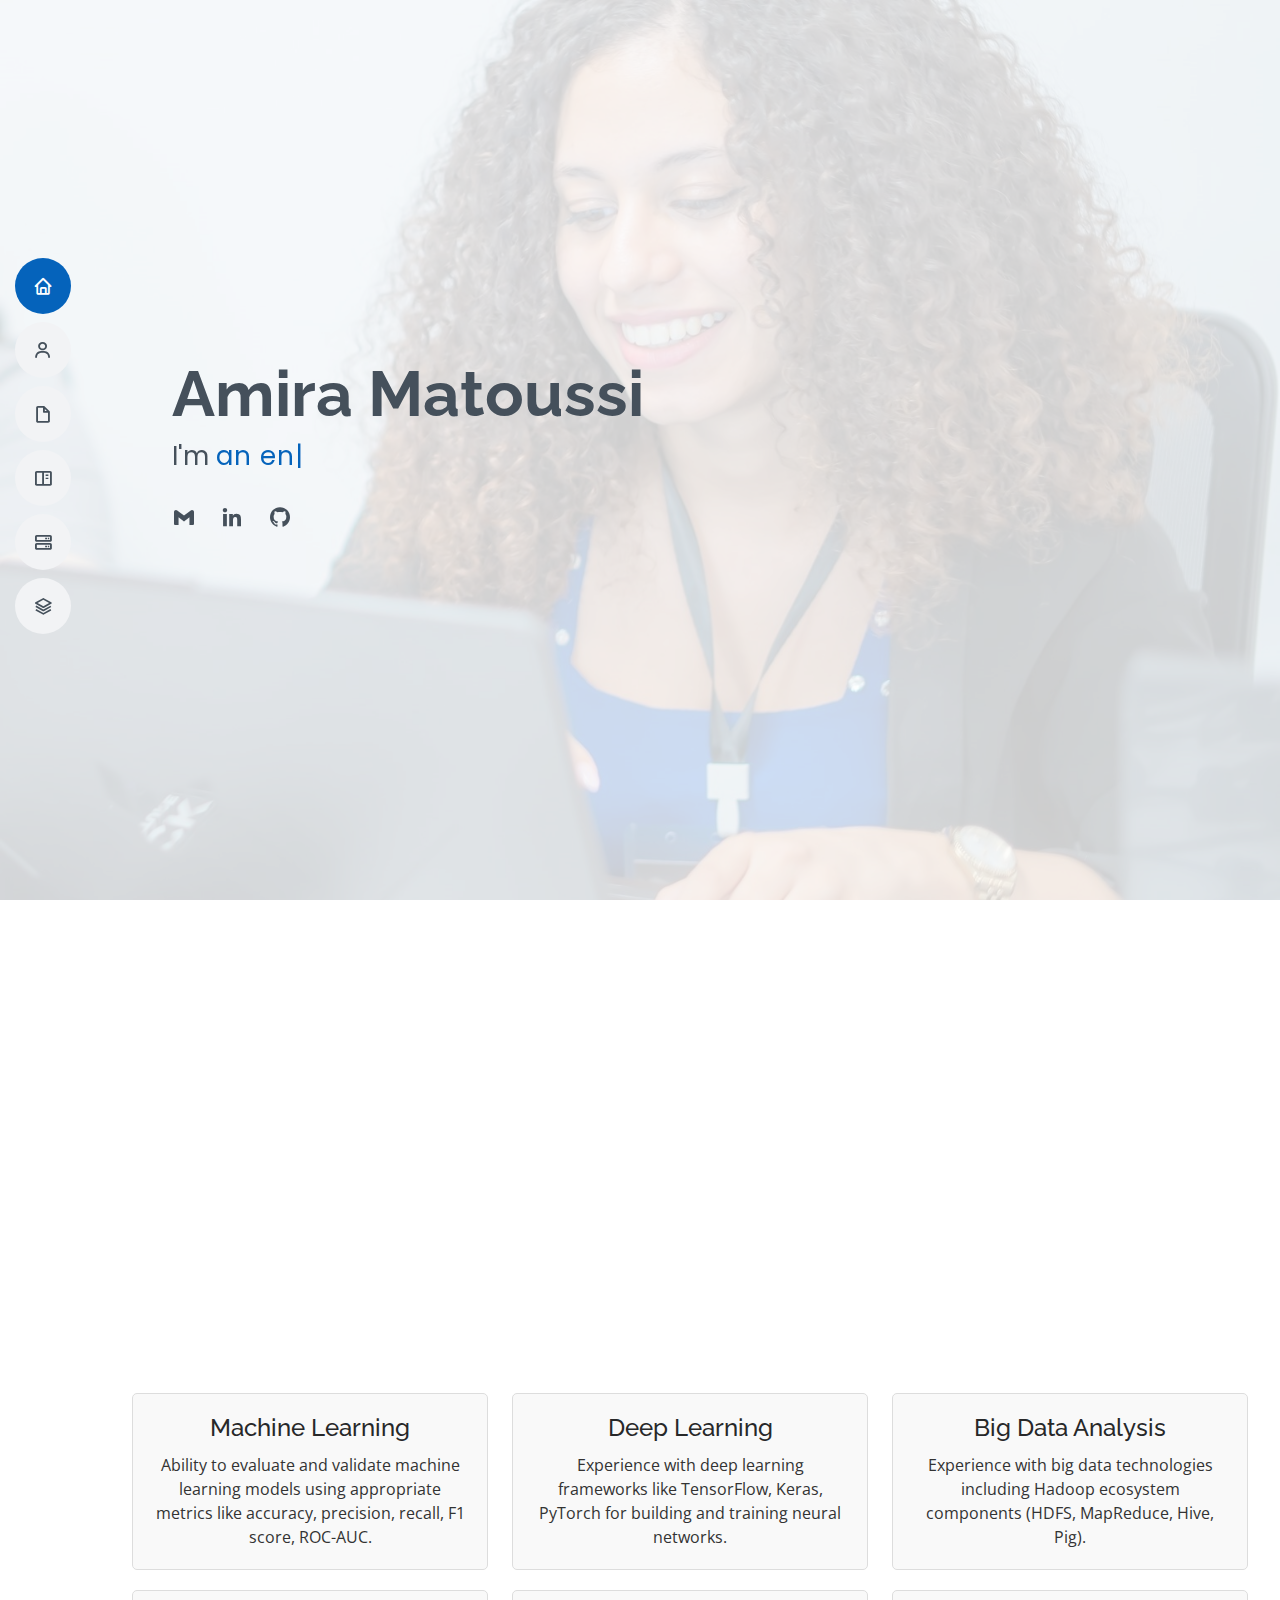
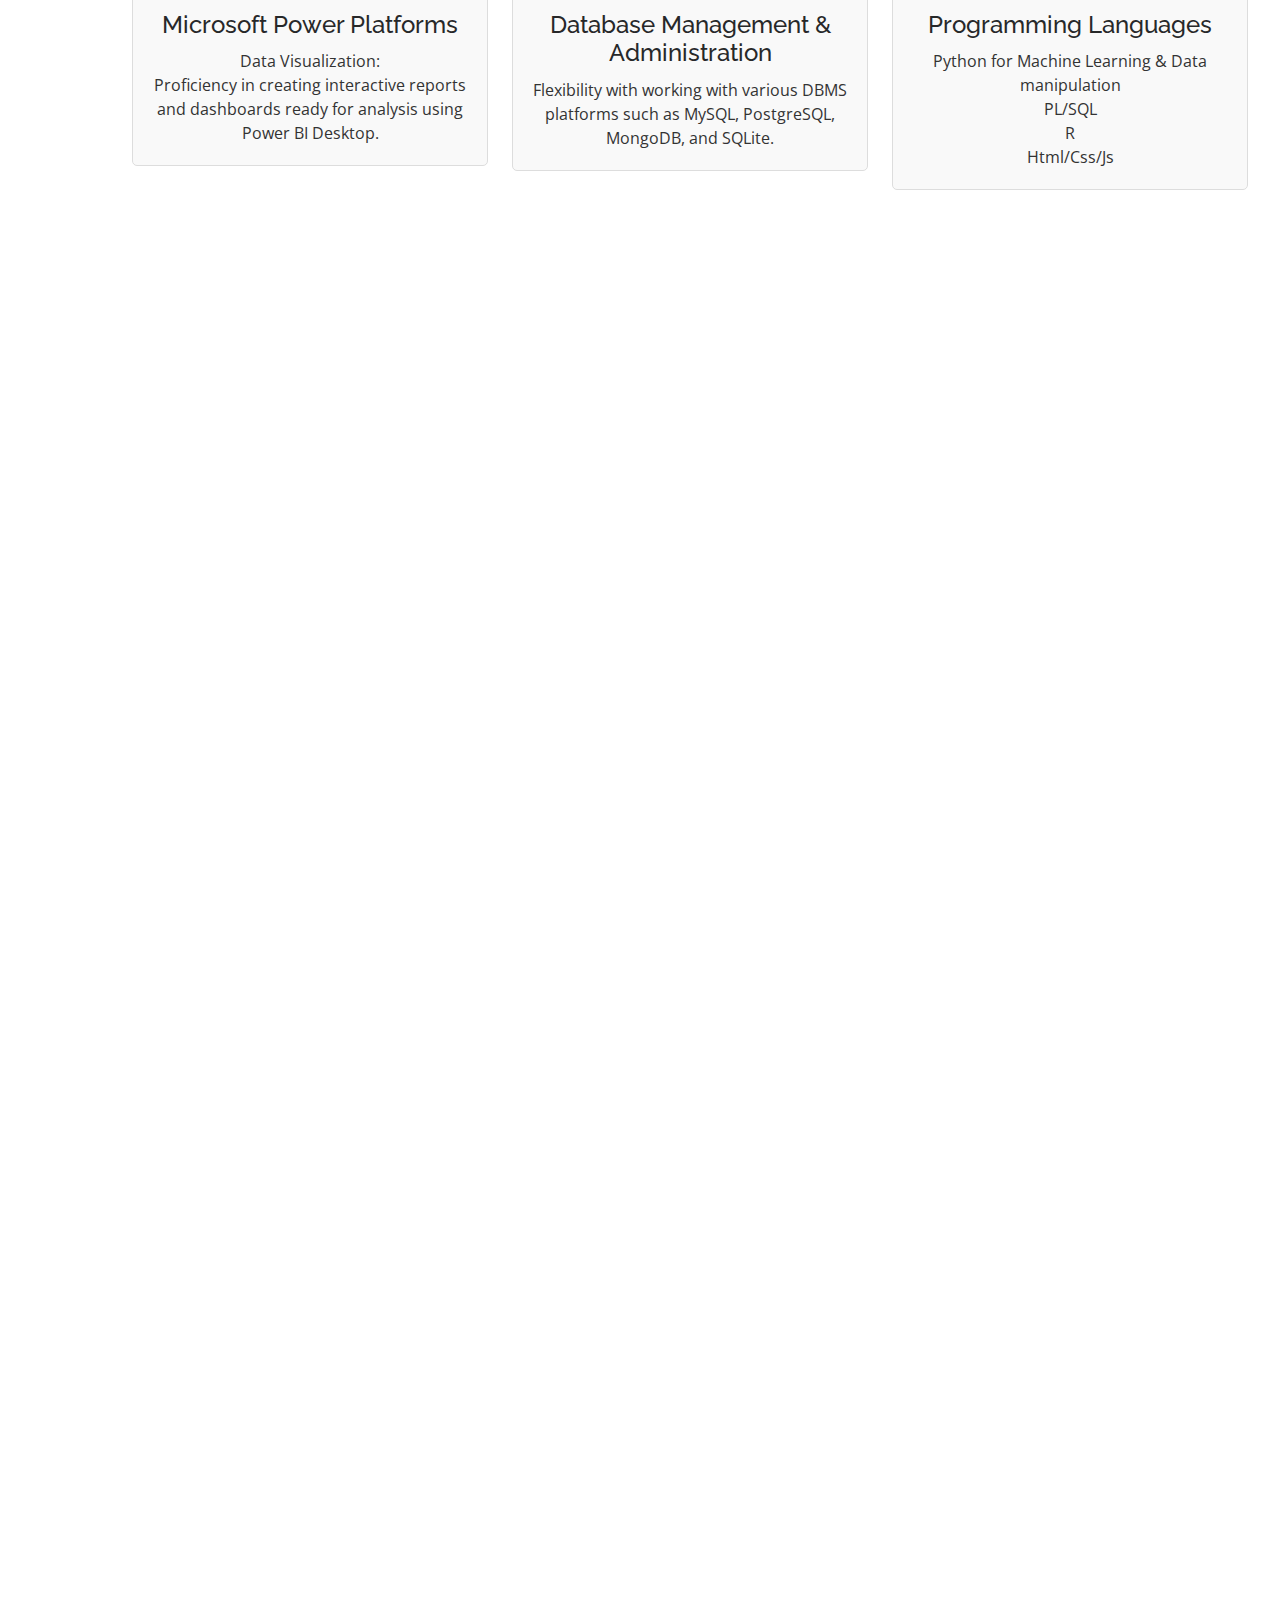
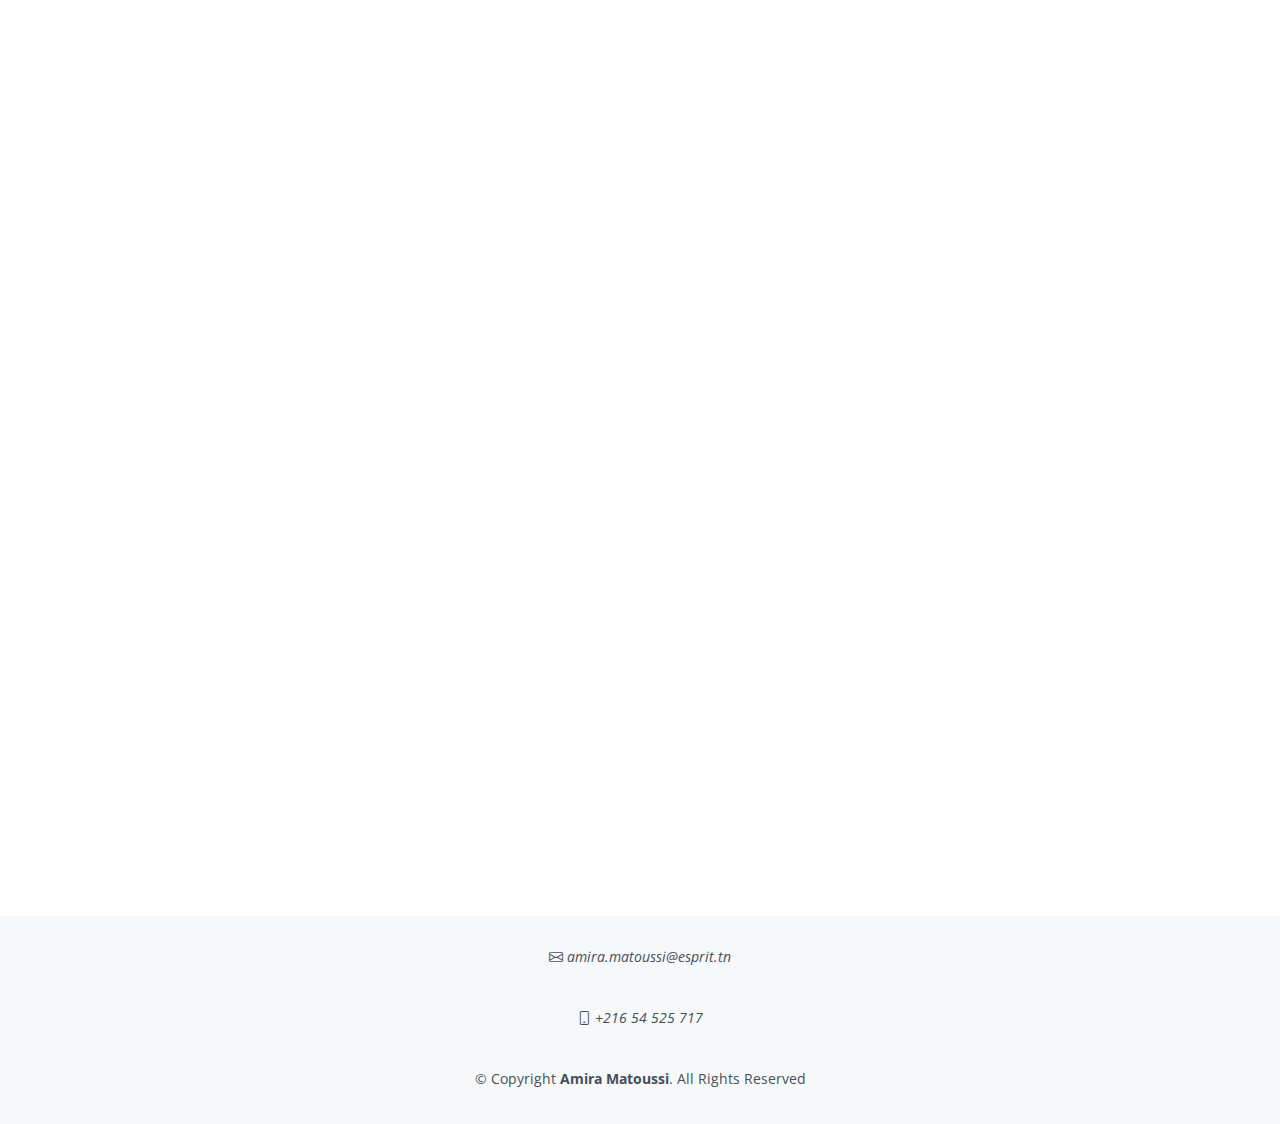
==== index.html @ 7902e097 "Update index.html" ====
<!DOCTYPE html>
<html lang="en">
   <head>
      <meta charset="utf-8">
      <meta content="width=device-width, initial-scale=1.0" name="viewport">
      <title>Matoussi</title>
      
      <meta content="" name="description">
      <meta content="" name="keywords">
      <!-- Favicons -->
      <link href="assets/img/favicon.png" rel="icon">
      <link href="assets/img/apple-touch-icon.png" rel="apple-touch-icon">
      <!-- Google Fonts -->
      <link href="https://fonts.googleapis.com/css?family=Open+Sans:300,300i,400,400i,600,600i,700,700i|Raleway:300,300i,400,400i,500,500i,600,600i,700,700i|Poppins:300,300i,400,400i,500,500i,600,600i,700,700i" rel="stylesheet">
      <!-- Vendor CSS Files -->
      <link href="assets/vendor/aos/aos.css" rel="stylesheet">
      <link href="assets/vendor/bootstrap/css/bootstrap.min.css" rel="stylesheet">
      <link href="assets/vendor/bootstrap-icons/bootstrap-icons.css" rel="stylesheet">
      <link href="assets/vendor/boxicons/css/boxicons.min.css" rel="stylesheet">
      <link href="assets/vendor/glightbox/css/glightbox.min.css" rel="stylesheet">
      <link href="assets/vendor/swiper/swiper-bundle.min.css" rel="stylesheet">
      <!-- Template Main CSS File -->
      <link href="assets/css/style.css" rel="stylesheet">
      <!-- =======================================================
         ======================================================== -->
   </head>
   <body>
      <!-- ======= Mobile nav toggle button ======= -->
      <!-- <button type="button" class="mobile-nav-toggle d-xl-none"><i class="bi bi-list mobile-nav-toggle"></i></button> -->
      <i class="bi bi-list mobile-nav-toggle d-lg-none"></i>
      <!-- ======= Header ======= -->
      <header id="header" class="d-flex flex-column justify-content-center">
         <nav id="navbar" class="navbar nav-menu">
            <ul>
               <li><a href="#hero" class="nav-link scrollto active"><i class="bx bx-home"></i> <span>Home</span></a></li>
               <li><a href="#about" class="nav-link scrollto"><i class="bx bx-user"></i> <span>About</span></a></li>
               <li><a href="#resume" class="nav-link scrollto"><i class="bx bx-file-blank"></i> <span>Resume</span></a></li>
               <li><a href="#portfolio" class="nav-link scrollto"><i class="bx bx-book-content"></i> <span>Portfolio</span></a></li>
               <li><a href="#services" class="nav-link scrollto"><i class="bx bx-server"></i> <span>Courses & Certificates</span></a></li>
               <li><a href="#contact" class="nav-link scrollto"><i class="bx bx-layer"></i> <span>More</span></a></li>
            </ul>
         </nav>
         <!-- .nav-menu -->
      </header>
      <!-- End Header -->
      <!-- ======= Hero Section ======= -->
      <section id="hero" class="d-flex flex-column justify-content-center">
         <div class="container" data-aos="zoom-in" data-aos-delay="100">
            <h1>Amira Matoussi</h1>
            <p>I'm <span class="typed" data-typed-items="an engineering student,a freelancer,a reader,a life lover"></span></p>
            <div class="social-links">
               <a href="#" class="mail"><i class="bx bxl-gmail"></i></a>
               <a href="#" class="linkedin"><i class="bx bxl-linkedin"></i></a>
               <a href="#" class="github"><i class="bx bxl-github"></i></a>
            </div>
         </div>
      </section>
      <!-- End Hero -->
      <main id="main">
         <!-- ======= About Section ======= -->
         <section id="about" class="about">
            <div class="container" data-aos="fade-up">
               <div class="section-title">
                  <h2>About</h2>
                  <p> I am a dedicated, organized and methodical individual.</p>
                  <p>I identify and develop opportunities. </p>
               </div>
            </div>
         </section>
         <!-- End About Section -->
         <!-- ======= Skills Section ======= -->
         <section id="skills" class="services-mf pt-5 route">
         <div class="container">
         <div class="row">
            <div class="col-sm-12">
               <section id="about" class="about">
                  <div class="container" data-aos="fade-up">
                     <div class="section-title">
                        <h2>Skills</h2>
                     </div>
                  </div>
                  <div class="row">
                     <div class="col-md-4">
                        <div class="card-box">
                           <div class="card-content">
                              <h2 class="card-title">Machine Learning</h2>
                              <p class="card-description text-center">
                                 Ability to evaluate and validate machine learning models using appropriate metrics like accuracy, precision, recall, F1 score, ROC-AUC.
                              </p>
                           </div>
                        </div>
                     </div>
                     <div class="col-md-4">
                        <div class="card-box">
                           <div class="card-content">
                              <h2 class="card-title">Deep Learning</h2>
                              <p class="card-description text-center">
                                 Experience with deep learning frameworks like TensorFlow, Keras, PyTorch for building and training neural networks.
                              </p>
                           </div>
                        </div>
                     </div>
                     <div class="col-md-4">
                        <div class="card-box">
                           <div class="card-content">
                              <h2 class="card-title">Big Data Analysis</h2>
                              <p class="card-description text-center">
                                 Experience with big data technologies including Hadoop ecosystem components (HDFS, MapReduce, Hive, Pig).
                              </p>
                           </div>
                        </div>
                     </div>
                     <div class="col-md-4">
                        <div class="card-box">
                           <div class="card-content">
                              <h2 class="card-title">Microsoft Power Platforms</h2>
                              <p class="card-description text-center">
                                 Data Visualization: <br>Proficiency in creating interactive reports and dashboards ready for analysis using Power BI Desktop.
                              </p>
                           </div>
                        </div>
                     </div>
                     <div class="col-md-4">
                        <div class="card-box">
                           <div class="card-content">
                              <h2 class="card-title">Database Management &amp Administration</h2>
                              <p class="card-description text-center">
                                 Flexibility with working with various DBMS platforms such as MySQL, PostgreSQL, MongoDB, and SQLite.
                              </p>
                           </div>
                        </div>
                     </div>
                     <div class="col-md-4">
                        <div class="card-box">
                           <div class="service-ico">
                           </div>
                           <div class="card-content">
                              <h2 class="card-title">Programming Languages</h2>
                              <p class="card-description text-center">
                                 Python for Machine Learning & Data manipulation<br>
                              </p>
                              <p class="card-description text-center">
                                 PL/SQL
                              </p>
                              <p class="card-description text-center">
                                 R
                              </p>
                              <p class="card-description text-center">
                                 Html/Css/Js
                              </p>
                           </div>
                        </div>
                     </div>
                  </div>
            </div>
         </div>
         </section><!-- End Services Section -->
         <!-- ======= Resume Section ======= -->
         <section id="resume" class="resume">
            <div class="container" data-aos="fade-up">
               <div class="section-title">
                  <h2>Resume</h2>
                  <p><b>Data science engineering student, enrolled in an international degree program.</b></p>
               </div>
               <div class="row">
                  <div class="col-lg-6">
                     
                     <h3 class="resume-title">Sumary</h3>
                     <div class="resume-item pb-0">
                        <h4>Amira Matoussi</h4>
                        <p><em>My main aims are to use my math skills and logical thinking to predict and improve businesses. I'm excited to work on tough projects
                           where I can use both my soft skills and technical abilities as part of a dynamic team.</em>
                        </p>
                        <ul>
                           <li>Tunis, Tunisia</li>
                           <li>+216 54 525 717</li>
                           <li>amira.matoussi@esprit.tn</li>
                        </ul>
                     </div>

                     
                     <h3 class="resume-title">Education</h3>
                     <div class="resume-item">
                        <h4>Software engineering diploma</h4>
                        <h5>2022 - 2025</h5>
                        <p><em>Esprit School of Engineeripng, Tunisia</em></p>
                     </div>
                     <div class="resume-item">
                        <h4>Pre-engineering degree </h4>
                        <h5>2020 - 2022</h5>
                        <p><em>Preparatory Institute of Engineering Studies of Tunis, Tunisia</em></p>
                     </div>
                     <div class="resume-item">
                        <h4>Experimental Sciences Baccalaureate degree </h4>
                        <h5>2019 - 2020</h5>
                        <p><em>Tunis,Tunisia </em></p>
                     </div>
                    
                  </div>
                  <div class="col-lg-6">
                     <h3 class="resume-title">Experience</h3>
                     <div class="resume-item">
                        <h4>Engineering Intern</h4>
                        <h5>June 2023 - July 2023</h5>
                        <b>
                           <p><em>Technology Friend, Kingdom of Saudi Arabia</em></p>
                        </b>
                        <ul>
                           <li>Collaborated with engineers and project managers to identify performance improvements opportunities</li>
                           <li>Created and configured virtual machines to host Active Directory service </li>
                           <li>Implemented hospital project: installed and configured Microsoft Web Server and SQL Database Server </li>
                           <li>Utilized iperiusbackup.fr and Dropbox for data backup</li>
                           <li>Enabled remote access and collaboration: implemented Remote Desktop Protocol.</li>
                           <li>Deployed web pages</li>
                        </ul>
                     </div>





                     <!-- <h3 class="resume-title">Projects</h3>
                        <div class="resume-item">
                          <h4>Forecasting System for Inventory Management</h4>
                          <h5>Jan 2024 - Present</h5>
                          <b><p><em>Petrogas Systems international, Tunisia</em></p></b>
                          <ul>
                            <li>Enhancing Order Predictions and Customer Segmentation using Artificial Neural Networks.</li>
                            <li>Forecasting Demand using time series, ensemble learning and statsForecast models. </li>
                            <li>Following the "Team Data Science Process" methodology</li>
                          </ul>
                        </div>
                        
                        <div class="resume-item">
                          <h4>Intrusion Detection System</h4>
                          <h5>Sep 2023 - Dec 2023</h5>
                          <b><p><em>Esprit School of Engineering</em></p></b>
                          <ul>
                            <li>Led a project focused on implementing Machine Learning methods for intrusion detection in network-based applications.</li>
                            <li>Focused on quantitative metrics during the evaluation phase.</li>
                          </ul>
                        </div>
                        
                        <div class="resume-item">
                          <h4>Optimization of International E-commerce Services </h4>
                          <h5>Sep 2023 - Dec 2023</h5>
                          <b><p><em>Esprit School of Engineering</em></p></b>
                          <ul>
                            <li>Conducted exploratory data analysis, data pre-processing and cleaning.</li>
                            <li>Implemented regression models, identifying significant variables and proposing strategies for service enhancement.</li>
                            <li>Explored the impact of generative artificial intelligence on sales, outlining benefits and actionable recommendations.</li>
                          </ul>
                        </div> -->
                  </div>
               </div>
            </div>
         </section>
         <!-- End Resume Section -->
         <!-- ======= Portfolio Section ======= -->
         <section id="portfolio" class="portfolio section-bg">
            <div class="container" data-aos="fade-up">
               <div class="section-title">
                  <h2>Portfolio</h2>
                  <p>Here, you'll discover a variety of projects demonstrating my skills. From user-friendly desktop apps to intelligent models and data projects.</p>
                  <h4><p><b>Click on cards, Expand for details & Enjoy ! </b></p></h4>
               </div>
               <div class="row">
                  <div class="col-lg-12 d-flex justify-content-center" data-aos="fade-up" data-aos-delay="100">
                     <ul id="portfolio-flters">
                        <li data-filter="*" class="filter-active">All</li>
                        <li data-filter=".filter-app">Apps</li>
                        <li data-filter=".filter-card">Models</li>
                        <li data-filter=".filter-web">Projects</li>
                     </ul>
                  </div>
               </div>
               <div class="row portfolio-container" data-aos="fade-up" data-aos-delay="200">
                  <div class="col-lg-4 col-md-6 portfolio-item filter-card">
                     <div class="portfolio-wrap">
                        <img src="assets/img/portfolio/pa2.jpg" class="img-fluid" alt="">
                        <div class="portfolio-info">
                           <h4>Intrusion detection system</h4>
                           <p>Machine Learning Model</p>
                           <div class="portfolio-links">
                              <a href="assets/img/portfolio/pa2.jpg" data-gallery="portfolioGallery" class="portfolio-lightbox" title="Nids"><i class="bx bx-plus"></i></a>
                              <!--  <a href="portfolio-details.html" class="portfolio-details-lightbox" data-glightbox="type: external" title="Portfolio Details"><i class="bx bx-link"></i></a> -->
                           </div>
                        </div>
                     </div>
                  </div>
                  
                  <!--<div class="col-lg-4 col-md-6 portfolio-item filter-web">
                     <div class="portfolio-wrap">
                       <img src="assets/img/portfolio/yolo.png" class="img-fluid" alt="">
                       <div class="portfolio-info">
                         <h4>Mask R-CNN</h4>
                         <p>Object detection</p>
                         <div class="portfolio-links">
                           <a href="assets/img/portfolio/yolo.png" data-gallery="portfolioGallery" class="portfolio-lightbox" title="Vee"><i class="bx bx-plus"></i></a>
                           <a href="portfolio-details - Copy.html" class="portfolio-details-lightbox" data-glightbox="type: external" title="Portfolio Details"><i class="bx bx-link"></i></a>  
                       </div>
                       </div>
                     </div>
                     </div> --> 
                  <div class="col-lg-4 col-md-6 portfolio-item filter-app">
                     <div class="portfolio-wrap">
                        <img src="assets/img/portfolio/po.png" class="img-fluid" alt="">
                        <div class="portfolio-info">
                           <h4>PollEasy</h4>
                           <p> Desktop App </p>
                           <div class="portfolio-links">
                              <a href="assets/img/portfolio/po.png" data-gallery="portfolioGallery" class="portfolio-lightbox" title="PollEasy"><i class="bx bx-plus"></i></a>
                              <!--  <a href="portfolio-details.html" class="portfolio-details-lightbox" data-glightbox="type: external" title="Portfolio Details"><i class="bx bx-link"></i></a> -->
                           </div>
                        </div>
                     </div>
                  </div>
                  <div class="col-lg-4 col-md-6 portfolio-item filter-card">
                     <div class="portfolio-wrap">
                        <img src="assets/img/portfolio/sh.jpg" class="img-fluid" alt="">
                        <div class="portfolio-info">
                           <h4>Optimization of e-commerce services</h4>
                           <p>R Model</p>
                           <div class="portfolio-links">
                              <a href="assets/img/portfolio/sh.jpg" data-gallery="portfolioGallery" class="portfolio-lightbox" title="StatsCommerce"><i class="bx bx-plus"></i></a>
                              <!--  <a href="portfolio-details.html" class="portfolio-details-lightbox" data-glightbox="type: external" title="Portfolio Details"><i class="bx bx-link"></i></a> -->
                           </div>
                        </div>
                     </div>
                  </div>
                  <div class="col-lg-4 col-md-6 portfolio-item filter-web">
                     <div class="portfolio-wrap">
                        <img src="assets/img/portfolio/pgs.png" class="img-fluid" alt="">
                        <div class="portfolio-info">
                           <h4>Forecasting system for inventory management</h4>
                           <p>Data science project</p>
                           <div class="portfolio-links">
                              <a href="assets/img/portfolio/pgs.png" data-gallery="portfolioGallery" class="portfolio-lightbox" title="Petroléo"><i class="bx bx-plus"></i></a>
                              <a href="portfolio-pgs.html" class="portfolio-details-lightbox" data-glightbox="type: external" title="Portfolio Details"><i class="bx bx-link"></i></a> 
                           </div>
                        </div>
                     </div>
                  </div>
               </div>
            </div>
         </section>
         <!-- End Portfolio Section -->
         <!--
            <section id="services" class="services">
              <div class="container" data-aos="fade-up">
            
                <div class="section-title">
                  <h2>Courses & certificates</h2>
                  <p>Magnam dolores commodi suscipit. Necessitatibus eius consequatur ex aliquid fuga eum quidem. Sit sint consectetur velit. Quisquam quos quisquam cupiditate. Et nemo qui impedit suscipit alias ea. Quia fugiat sit in iste officiis commodi quidem hic quas.</p>
                </div>
            
                <div class="row">
            
                  <div class="col-lg-4 col-md-6 d-flex align-items-stretch" data-aos="zoom-in" data-aos-delay="100">
                    <div class="icon-box iconbox-blue">
                      <div class="icon">
                        <svg width="100" height="100" viewBox="0 0 600 600" xmlns="http://www.w3.org/2000/svg">
                          <path stroke="none" stroke-width="0" fill="#f5f5f5" d="M300,521.0016835830174C376.1290562159157,517.8887921683347,466.0731472004068,529.7835943286574,510.70327084640275,468.03025145048787C554.3714126377745,407.6079735673963,508.03601936045806,328.9844924480964,491.2728898941984,256.3432110539036C474.5976632858925,184.082847569629,479.9380746630129,96.60480741107993,416.23090153303,58.64404602377083C348.86323505073057,18.502131276798302,261.93793281208167,40.57373210992963,193.5410806939664,78.93577620505333C130.42746243093433,114.334589627462,98.30271207620316,179.96522072025542,76.75703585869454,249.04625023123273C51.97151888228291,328.5150500222984,13.704378332031375,421.85034740162234,66.52175969318436,486.19268352777647C119.04800174914682,550.1803526380478,217.28368757567262,524.383925680826,300,521.0016835830174"></path>
                        </svg>
                        <i class="bx bxl-dribbble"></i>
                      </div>
                      <h4><a href="">Lorem Ipsum</a></h4>
                      <p>Voluptatum deleniti atque corrupti quos dolores et quas molestias excepturi</p>
                    </div>
                  </div>
            
                  <div class="col-lg-4 col-md-6 d-flex align-items-stretch mt-4 mt-md-0" data-aos="zoom-in" data-aos-delay="200">
                    <div class="icon-box iconbox-orange ">
                      <div class="icon">
                        <svg width="100" height="100" viewBox="0 0 600 600" xmlns="http://www.w3.org/2000/svg">
                          <path stroke="none" stroke-width="0" fill="#f5f5f5" d="M300,582.0697525312426C382.5290701553225,586.8405444964366,449.9789794690241,525.3245884688669,502.5850820975895,461.55621195738473C556.606425686781,396.0723002908107,615.8543463187945,314.28637112970534,586.6730223649479,234.56875336149918C558.9533121215079,158.8439757836574,454.9685369536778,164.00468322053177,381.49747125262974,130.76875717737553C312.15926192815925,99.40240125094834,248.97055460311594,18.661163978235184,179.8680185752513,50.54337015887873C110.5421016452524,82.52863877960104,119.82277516462835,180.83849132639028,109.12597500060166,256.43424936330496C100.08760227029461,320.3096726198365,92.17705696193138,384.0621239912766,124.79988738764834,439.7174275375508C164.83382741302287,508.01625554203684,220.96474134820875,577.5009287672846,300,582.0697525312426"></path>
                        </svg>
                        <i class="bx bx-file"></i>
                      </div>
                      <h4><a href="">Sed Perspiciatis</a></h4>
                      <p>Duis aute irure dolor in reprehenderit in voluptate velit esse cillum dolore</p>
                    </div>
                  </div>
            
                  <div class="col-lg-4 col-md-6 d-flex align-items-stretch mt-4 mt-lg-0" data-aos="zoom-in" data-aos-delay="300">
                    <div class="icon-box iconbox-pink">
                      <div class="icon">
                        <svg width="100" height="100" viewBox="0 0 600 600" xmlns="http://www.w3.org/2000/svg">
                          <path stroke="none" stroke-width="0" fill="#f5f5f5" d="M300,541.5067337569781C382.14930387511276,545.0595476570109,479.8736841581634,548.3450877840088,526.4010558755058,480.5488172755941C571.5218469581645,414.80211281144784,517.5187510058486,332.0715597781072,496.52539010469104,255.14436215662573C477.37192572678356,184.95920475031193,473.57363656557914,105.61284051026155,413.0603344069578,65.22779650032875C343.27470386102294,18.654635553484475,251.2091493199835,5.337323636656869,175.0934190732945,40.62881213300186C97.87086631185822,76.43348514350839,51.98124368387456,156.15599469081315,36.44837278890362,239.84606092416172C21.716077023791087,319.22268207091537,43.775223500013084,401.1760424656574,96.891909868211,461.97329694683043C147.22146801428983,519.5804099606455,223.5754009179313,538.201503339737,300,541.5067337569781"></path>
                        </svg>
                        <i class="bx bx-tachometer"></i>
                      </div>
                      <h4><a href="">Magni Dolores</a></h4>
                      <p>Excepteur sint occaecat cupidatat non proident, sunt in culpa qui officia</p>
                    </div>
                  </div>
            
                  <div class="col-lg-4 col-md-6 d-flex align-items-stretch mt-4" data-aos="zoom-in" data-aos-delay="100">
                    <div class="icon-box iconbox-yellow">
                      <div class="icon">
                        <svg width="100" height="100" viewBox="0 0 600 600" xmlns="http://www.w3.org/2000/svg">
                          <path stroke="none" stroke-width="0" fill="#f5f5f5" d="M300,503.46388370962813C374.79870501325706,506.71871716319447,464.8034551963731,527.1746412648533,510.4981551193396,467.86667711651364C555.9287308511215,408.9015244558933,512.6030010748507,327.5744911775523,490.211057578863,256.5855673507754C471.097692560561,195.9906835881958,447.69079081568157,138.11976852964426,395.19560036434837,102.3242989838813C329.3053358748298,57.3949838291264,248.02791733380457,8.279543830951368,175.87071277845988,42.242879143198664C103.41431057327972,76.34704239035025,93.79494320519305,170.9812938413882,81.28167332365135,250.07896920659033C70.17666984294237,320.27484674793965,64.84698225790005,396.69656628748305,111.28512138212992,450.4950937839243C156.20124167950087,502.5303643271138,231.32542653798444,500.4755392045468,300,503.46388370962813"></path>
                        </svg>
                        <i class="bx bx-layer"></i>
                      </div>
                      <h4><a href="">Nemo Enim</a></h4>
                      <p>At vero eos et accusamus et iusto odio dignissimos ducimus qui blanditiis</p>
                    </div>
                  </div>
            
                  <div class="col-lg-4 col-md-6 d-flex align-items-stretch mt-4" data-aos="zoom-in" data-aos-delay="200">
                    <div class="icon-box iconbox-red">
                      <div class="icon">
                        <svg width="100" height="100" viewBox="0 0 600 600" xmlns="http://www.w3.org/2000/svg">
                          <path stroke="none" stroke-width="0" fill="#f5f5f5" d="M300,532.3542879108572C369.38199826031484,532.3153073249985,429.10787420159085,491.63046689027357,474.5244479745417,439.17860296908856C522.8885846962883,383.3225815378663,569.1668002868075,314.3205725914397,550.7432151929288,242.7694973846089C532.6665558377875,172.5657663291529,456.2379748765914,142.6223662098291,390.3689995646985,112.34683881706744C326.66090330228417,83.06452184765237,258.84405631176094,53.51806209861945,193.32584062364296,78.48882559362697C121.61183558270385,105.82097193414197,62.805066853699245,167.19869350419734,48.57481801355237,242.6138429142374C34.843463184063346,315.3850353017275,76.69343916112496,383.4422959591041,125.22947124332185,439.3748458443577C170.7312796277747,491.8107796887764,230.57421082200815,532.3932930995766,300,532.3542879108572"></path>
                        </svg>
                        <i class="bx bx-slideshow"></i>
                      </div>
                      <h4><a href="">Dele Cardo</a></h4>
                      <p>Quis consequatur saepe eligendi voluptatem consequatur dolor consequuntur</p>
                    </div>
                  </div>
            
                  <div class="col-lg-4 col-md-6 d-flex align-items-stretch mt-4" data-aos="zoom-in" data-aos-delay="300">
                    <div class="icon-box iconbox-teal">
                      <div class="icon">
                        <svg width="100" height="100" viewBox="0 0 600 600" xmlns="http://www.w3.org/2000/svg">
                          <path stroke="none" stroke-width="0" fill="#f5f5f5" d="M300,566.797414625762C385.7384707136149,576.1784315230908,478.7894351017131,552.8928747891023,531.9192734346935,484.94944893311C584.6109503024035,417.5663521118492,582.489472248146,322.67544863468447,553.9536738515405,242.03673114598146C529.1557734026468,171.96086150256528,465.24506316201064,127.66468636344209,395.9583748389544,100.7403814666027C334.2173773831606,76.7482773500951,269.4350130405921,84.62216499799875,207.1952322260088,107.2889140133804C132.92018162631612,134.33871894543012,41.79353780512637,160.00259165414826,22.644507872594943,236.69541883565114C3.319112789854554,314.0945973066697,72.72355303640163,379.243833228382,124.04198916343866,440.3218312028393C172.9286146004772,498.5055451809895,224.45579914871206,558.5317968840102,300,566.797414625762"></path>
                        </svg>
                        <i class="bx bx-arch"></i>
                      </div>
                      <h4><a href="">Divera Don</a></h4>
                      <p>Modi nostrum vel laborum. Porro fugit error sit minus sapiente sit aspernatur</p>
                    </div>
                  </div>
            
                </div>
            
              </div>
            </section>
             End Services Section -->
         <section id="services" class="portfolio section-bg">
            <div class="container" data-aos="fade-up">
               <div class="section-title">
                  <h2>Courses &amp Certificates</h2>
               </div>
               <div class="row portfolio-container" data-aos="fade-up" data-aos-delay="200">
                  <div class="col-lg-4 col-md-6 portfolio-item filter-app">
                     <div class="portfolio-wrap">
                        <img src="assets/img/portfolio/portfolio-0.jpg" class="img-fluid" alt="">
                        <div class="portfolio-info">
                           <h4>IBM</h4>
                           <div class="portfolio-links">
                              <a href="assets/img/portfolio/portfolio-0.jpg" data-gallery="portfolioGallery" class="portfolio-lightbox" title="IBM"><i class="bx bx-plus"></i></a>
                              <!--<a href="portfolio-details.html" class="portfolio-details-lightbox" data-glightbox="type: external" title="Portfolio Details"><i class="bx bx-link"></i></a> --> 
                           </div>
                        </div>
                     </div>
                  </div>
                  <div class="col-lg-4 col-md-6 portfolio-item filter-app">
                     <div class="portfolio-wrap">
                        <img src="assets/img/portfolio/portfolio-5.jpg" class="img-fluid" alt="">
                        <div class="portfolio-info">
                           <h4>Microsoft</h4>
                           <div class="portfolio-links">
                              <a href="assets/img/portfolio/portfolio-5.jpg" data-gallery="portfolioGallery" class="portfolio-lightbox" title="Microsoft"><i class="bx bx-plus"></i></a>
                              <!--<a href="portfolio-details.html" class="portfolio-details-lightbox" data-glightbox="type: external" title="Portfolio Details"><i class="bx bx-link"></i></a> --> 
                           </div>
                        </div>
                     </div>
                  </div>
                  <div class="col-lg-4 col-md-6 portfolio-item filter-app">
                     <div class="portfolio-wrap">
                        <img src="assets/img/portfolio/portfolio-4.jpg" class="img-fluid" alt="">
                        <div class="portfolio-info">
                           <h4>Coursera project network</h4>
                           <div class="portfolio-links">
                              <a href="assets/img/portfolio/portfolio-4.jpg" data-gallery="portfolioGallery" class="portfolio-lightbox" title="Coursera"><i class="bx bx-plus"></i></a>
                              <!--<a href="portfolio-details.html" class="portfolio-details-lightbox" data-glightbox="type: external" title="Portfolio Details"><i class="bx bx-link"></i></a> --> 
                           </div>
                        </div>
                     </div>
                  </div>
               
                  <div class="col-lg-4 col-md-6 portfolio-item filter-app">
                     <div class="portfolio-wrap">
                        <img src="assets/img/portfolio/portfolio-1.jpg" class="img-fluid" alt="">
                        <div class="portfolio-info">
                           <h4>Coursera project network</h4>
                           <div class="portfolio-links">
                              <a href="assets/img/portfolio/portfolio-1.jpg" data-gallery="portfolioGallery" class="portfolio-lightbox" title="Coursera"><i class="bx bx-plus"></i></a>
                              <!--<a href="portfolio-details.html" class="portfolio-details-lightbox" data-glightbox="type: external" title="Portfolio Details"><i class="bx bx-link"></i></a> --> 
                           </div>
                        </div>
                     </div>
                  </div>
                  <div class="col-lg-4 col-md-6 portfolio-item filter-app">
                     <div class="portfolio-wrap">
                        <img src="assets/img/portfolio/embassy.jpg" class="img-fluid" alt="">
                        <div class="portfolio-info">
                           <h4>US Embassy</h4>
                           <div class="portfolio-links">
                              <a href="assets/img/portfolio/embassy.jpg" data-gallery="portfolioGallery" class="portfolio-lightbox" title="US Embassy"><i class="bx bx-plus"></i></a>
                              <!--<a href="portfolio-details.html" class="portfolio-details-lightbox" data-glightbox="type: external" title="Portfolio Details"><i class="bx bx-link"></i></a> --> 
                           </div>
                        </div>
                     </div>
                  </div>
                  <div class="col-lg-4 col-md-6 portfolio-item filter-app">
                     <div class="portfolio-wrap">
                        <img src="assets/img/portfolio/portfolio-2.jpg" class="img-fluid" alt="">
                        <div class="portfolio-info">
                           <h4>Google</h4>
                           <div class="portfolio-links">
                              <a href="assets/img/portfolio/portfolio-2.jpg" data-gallery="portfolioGallery" class="portfolio-lightbox" title="Google"><i class="bx bx-plus"></i></a>
                              <!--<a href="portfolio-details.html" class="portfolio-details-lightbox" data-glightbox="type: external" title="Portfolio Details"><i class="bx bx-link"></i></a> --> 
                           </div>
                        </div>
                     </div>
                  </div>
               </div>
            </div>
         </section>
         <section id="contact" class="portfolio section-bg">
            <div class="container" data-aos="fade-up">
               <div class="section-title">
                  <h2>Extracurricular activity</h2>
               </div>

               <div class="row portfolio-container" data-aos="fade-up" data-aos-delay="200">
                  <div class="col-lg-4 col-md-6 portfolio-item filter-app">
                     <div class="portfolio-wrap">
                       <!-- <video style="width: 100%; height: 700; object-fit: cover;" autoplay loop muted>
                           <source src="C:\Users\21654\Downloads\332801641_5803875269725004_4945420607875711957_n.mp4" type="video/mp4">
                           Your browser does not support the video tag.
                         </video> -->
                        <img src="C:\Users\21654\Downloads\333785351_892953952032643_5930651147087719775_n.jpg" class="img-fluid" alt="">

                            <div class="portfolio-info">
                           <h4>GDSC - Hack 2² Escape </h4>
                           <div class="portfolio-links">
                              <a href="assets/img/portfolio/23.jpg" data-gallery="portfolioGallery" class="portfolio-lightbox" title="Hack 2² Escape "><i class="bx bx-plus"></i></a>
                             <a href="portfolio-gdsc.html" class="portfolio-details-lightbox" data-glightbox="type: external" title="Portfolio Details"><i class="bx bx-link"></i></a> 
                           </div>
                        </div>
                     </div>
                  </div>

                  <div class="col-lg-4 col-md-6 portfolio-item filter-app">
                     <div class="portfolio-wrap">
                        <img src="assets/img/portfolio/iom2.png" class="img-fluid" alt="">
                        <div class="portfolio-info">
                           <h4>Amideast - Diplomatic Simulation Series </h4>
                           <div class="portfolio-links">
                              <a href="assets/img/portfolio/iom2.png" data-gallery="portfolioGallery" class="portfolio-lightbox" title="Amideast"><i class="bx bx-plus"></i></a>
                              <a href="portfolio-amideast.html" class="portfolio-details-lightbox" data-glightbox="type: external" title="Portfolio Details"><i class="bx bx-link"></i></a> 
                           </div>
                        </div>
                     </div>
                  </div>

                  <div class="col-lg-4 col-md-6 portfolio-item filter-app">
                     <div class="portfolio-wrap">
                        <img src="assets/img/portfolio/hack_team.jpg" class="img-fluid" alt="">
                        <div class="portfolio-info">
                           <h4>GOMYCODE - Hack for Future </h4>
                           <div class="portfolio-links">
                              <a href="assets/img/portfolio/hack_team.jpg" data-gallery="portfolioGallery" class="portfolio-lightbox" title="GOMYCODE"><i class="bx bx-plus"></i></a>
                              <a href="portfolio-gomycode.html" class="portfolio-details-lightbox" data-glightbox="type: external" title="Portfolio Details"><i class="bx bx-link"></i></a> 
                           </div>
                        </div>
                     </div>
                  </div>
               
                  <div class="col-lg-4 col-md-6 portfolio-item filter-app">
                     <div class="portfolio-wrap">
                        <img src="assets/img/portfolio/preparini.png" class="img-fluid" alt="">
                        <div class="portfolio-info">
                           <h4>Préparini webinar </h4>
                           <div class="portfolio-links">
                              <a href="assets/img/portfolio/preparini.png" data-gallery="portfolioGallery" class="portfolio-lightbox" title="IPEIT"><i class="bx bx-plus"></i></a>
                              <a href="portfolio-prepa.html" class="portfolio-details-lightbox" data-glightbox="type: external" title="Portfolio Details"><i class="bx bx-link"></i></a> 
                           </div>
                        </div>
                     </div>
                  </div>
                  
               </div>

               
            </div>
         </section>
         <!-- ======= Testimonials Section ======= -->
         <section id="testimonials" class="testimonials section-bg">
            <div class="container" data-aos="fade-up">
               <div class="section-title">
                  <h2>Testimonials</h2>
               </div>
               <div class="testimonials-slider swiper" data-aos="fade-up" data-aos-delay="100">
                  <div class="swiper-wrapper">
                     <div class="swiper-slide">
                        
                        <div class="testimonial-item">
                           <img src="assets/img/testimonials/testimonials-1.jpg" class="testimonial-img" alt="">
                           <h3>Ines Slimen</h3>
                           <h4>Engineer &amp; Professor</h4>
                           <p><i class="bx bxs-quote-alt-left quote-icon-left"></i>
                              She approaches challenges with a resilient mindset and a relentless pursuit of excellence, which has enabled her to stand out among her peers. <i class="bx bxs-quote-alt-right quote-icon-right"></i>
                           </p>
                        </div>
                     </div>
                        <!-- End testimonial item --> 
                   <div class="swiper-slide">

                        <div class="testimonial-item">
                           <img src="assets/img/testimonials/testimonials-2.jpg" class="testimonial-img" alt="">
                           <h3>Mohamed Hamdi Ouardi</h3>
                           <h4>CyberSecurity Engineer &amp; Instructor</h4>
                           <p><i class="bx bxs-quote-alt-left quote-icon-left"></i>
                              The motivated students just give me a super vibes of optimism about the destiny of cybersecuty and the field generally, thanks Google Developer Student Club - Esprit University. <i class="bx bxs-quote-alt-right quote-icon-right"></i>
                           </p>
                        </div> </div>

                     </div>
                  </div>
                  <div class="swiper-pagination"></div>
               </div>
            </div>
         </section>
         <!-- End Testimonials Section -->
      </main>
      <!-- End #main -->
      <!-- ======= Footer ======= -->
      <footer id="footer">
         <div class="container">
            <!--<div class="social-links">
               <a href="#" class="facebook"><i class="bx bxl-facebook"></i></a>
               <a href="#" class="instagram"><i class="bx bxl-instagram"></i></a>
               <a href="#" class="linkedin"><i class="bx bxl-linkedin"></i></a>
               </div>-->
            <div class="contact-info">
               <p><i class="bi bi-envelope"></i> amira.matoussi@esprit.tn</p>
               <p><i class="bi bi-phone"></i> +216 54 525 717</p>
            </div>
            <div class="copyright">
               &copy; Copyright <strong><span>Amira Matoussi</span></strong>. All Rights Reserved
            </div>
         </div>
      </footer>
      <!-- End Footer -->
      <div id="preloader"></div>
      <a href="#" class="back-to-top d-flex align-items-center justify-content-center"><i class="bi bi-arrow-up-short"></i></a>
      <!-- Vendor JS Files -->
      <script src="assets/vendor/purecounter/purecounter_vanilla.js"></script>
      <script src="assets/vendor/aos/aos.js"></script>
      <script src="assets/vendor/bootstrap/js/bootstrap.bundle.min.js"></script>
      <script src="assets/vendor/glightbox/js/glightbox.min.js"></script>
      <script src="assets/vendor/isotope-layout/isotope.pkgd.min.js"></script>
      <script src="assets/vendor/swiper/swiper-bundle.min.js"></script>
      <script src="assets/vendor/typed.js/typed.umd.js"></script>
      <script src="assets/vendor/waypoints/noframework.waypoints.js"></script>
      <script src="assets/vendor/php-email-form/validate.js"></script>
      <!-- Template Main JS File -->
      <script src="assets/js/main.js"></script>
   </body>
</html>
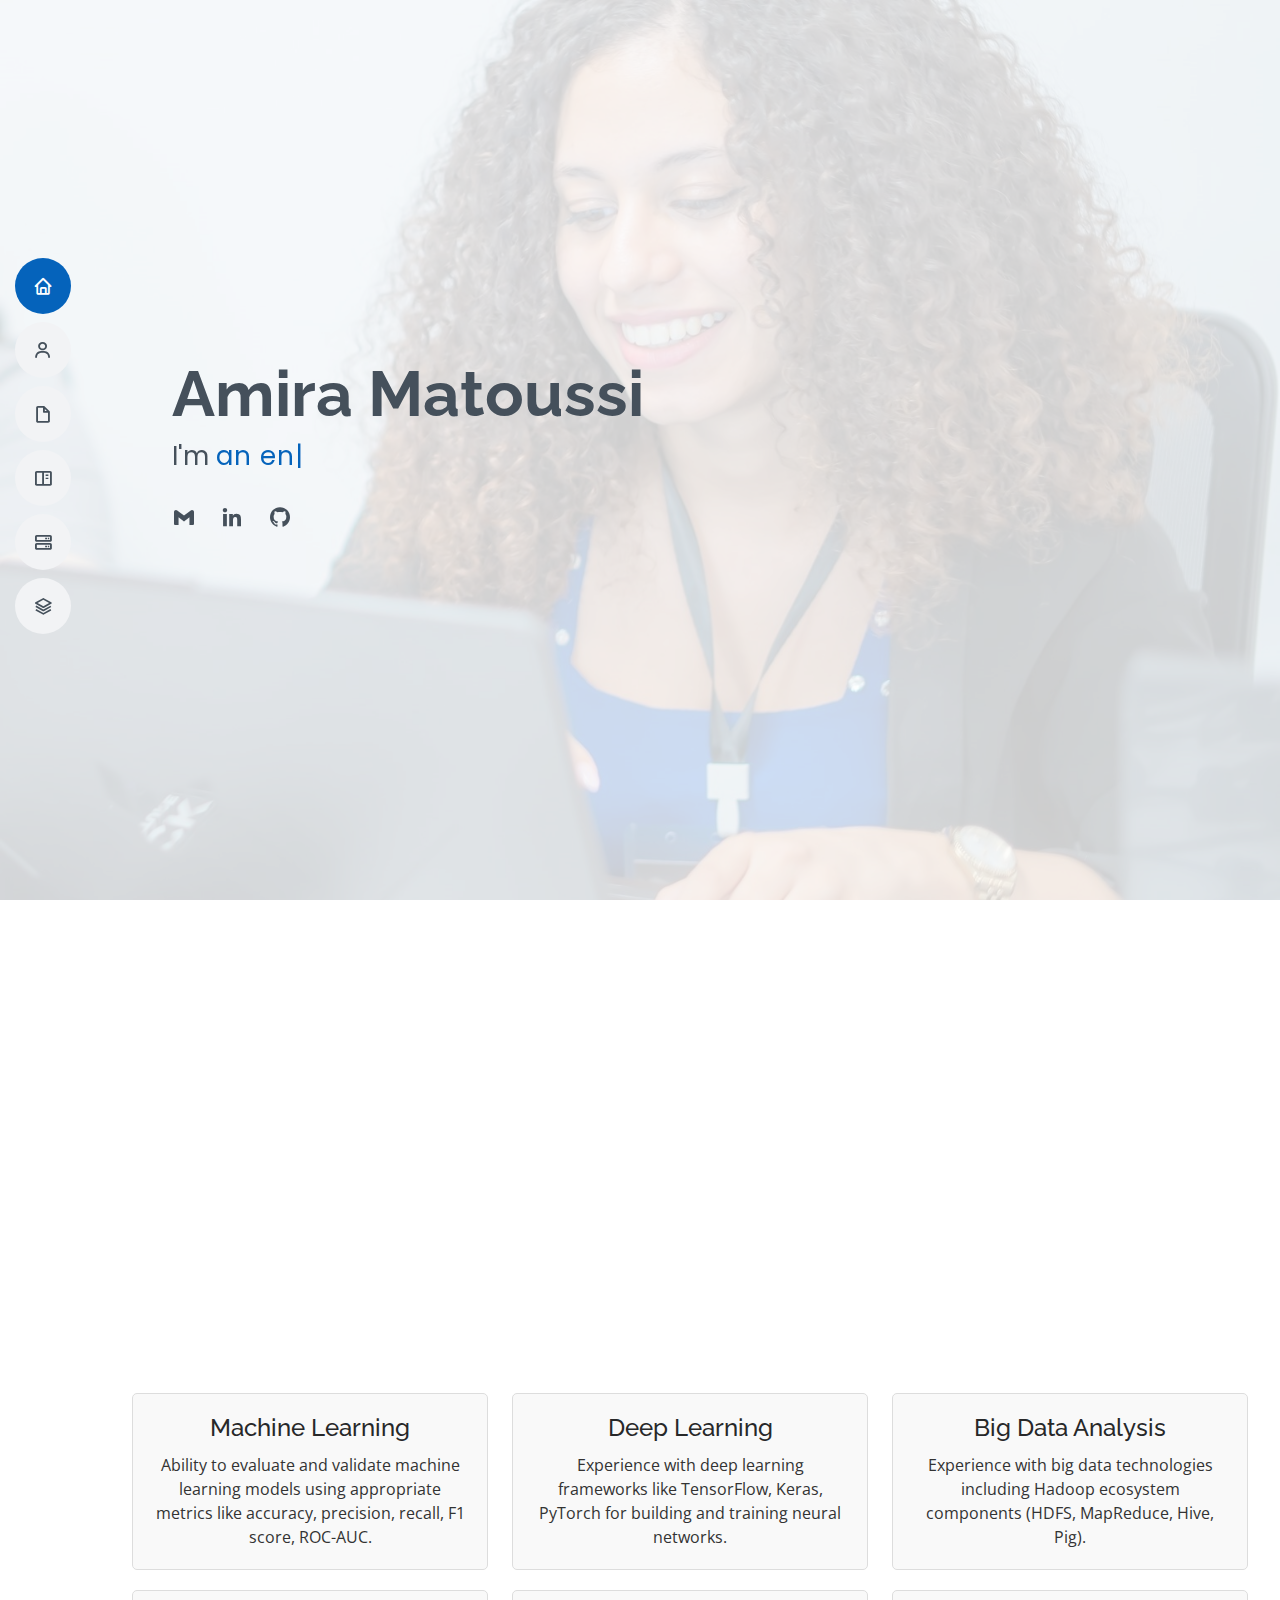
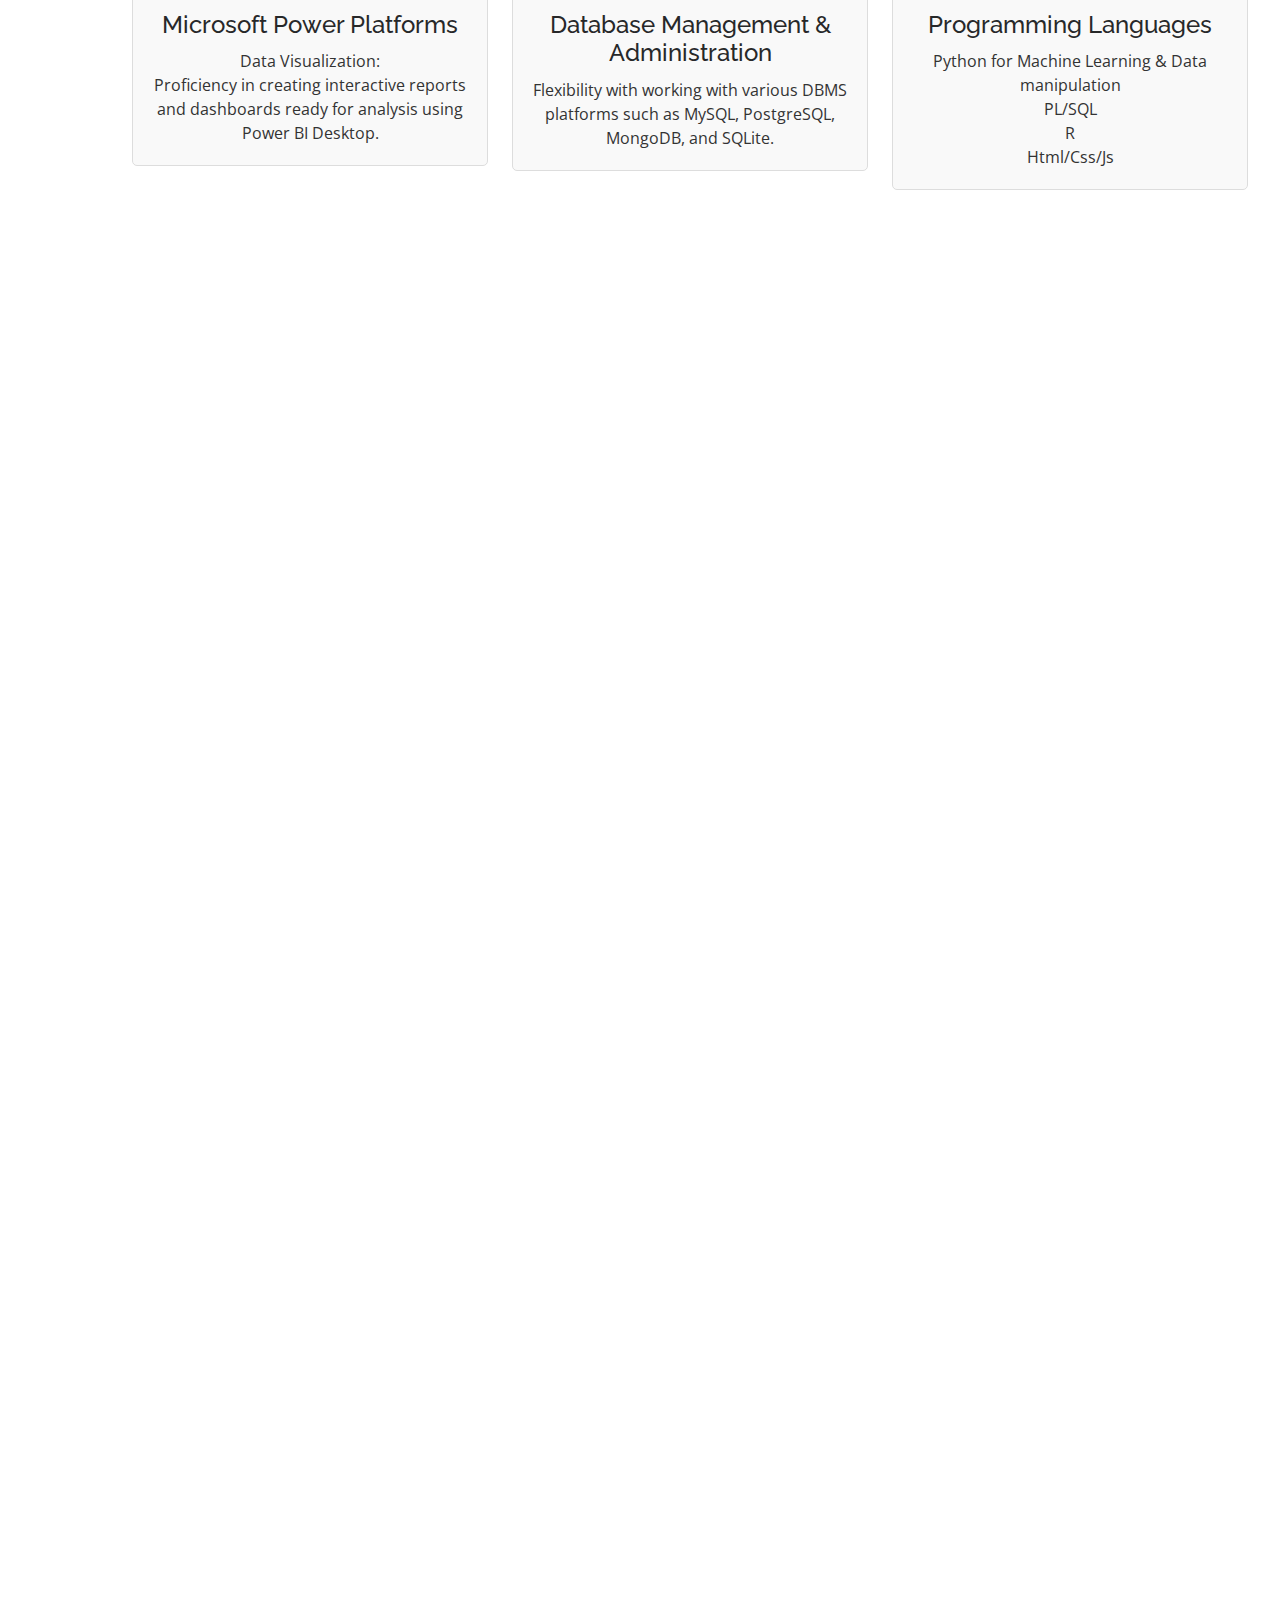
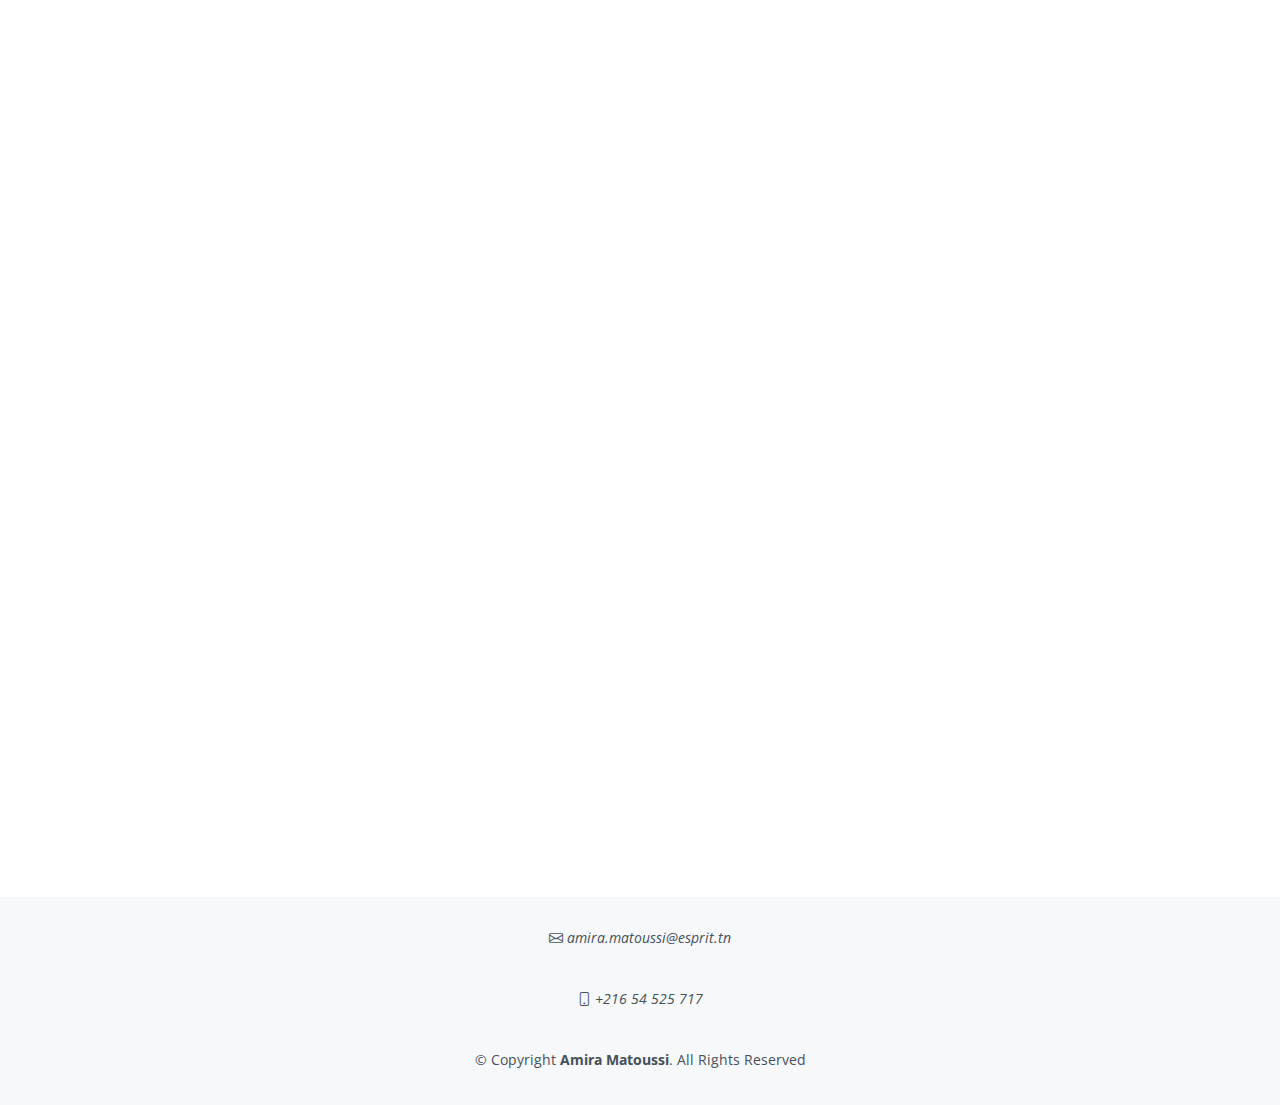
==== commit 64554e61: "Update index.html" ====
--- a/index.html
+++ b/index.html
@@ -4,7 +4,6 @@
       <meta charset="utf-8">
       <meta content="width=device-width, initial-scale=1.0" name="viewport">
       <title>Matoussi</title>
-      
       <meta content="" name="description">
       <meta content="" name="keywords">
       <!-- Favicons -->
@@ -212,45 +211,10 @@
                            <li>Utilized iperiusbackup.fr and Dropbox for data backup</li>
                            <li>Enabled remote access and collaboration: implemented Remote Desktop Protocol.</li>
                            <li>Deployed web pages</li>
+                           
                         </ul>
                      </div>
 
-
-
-
-
-                     <!-- <h3 class="resume-title">Projects</h3>
-                        <div class="resume-item">
-                          <h4>Forecasting System for Inventory Management</h4>
-                          <h5>Jan 2024 - Present</h5>
-                          <b><p><em>Petrogas Systems international, Tunisia</em></p></b>
-                          <ul>
-                            <li>Enhancing Order Predictions and Customer Segmentation using Artificial Neural Networks.</li>
-                            <li>Forecasting Demand using time series, ensemble learning and statsForecast models. </li>
-                            <li>Following the "Team Data Science Process" methodology</li>
-                          </ul>
-                        </div>
-                        
-                        <div class="resume-item">
-                          <h4>Intrusion Detection System</h4>
-                          <h5>Sep 2023 - Dec 2023</h5>
-                          <b><p><em>Esprit School of Engineering</em></p></b>
-                          <ul>
-                            <li>Led a project focused on implementing Machine Learning methods for intrusion detection in network-based applications.</li>
-                            <li>Focused on quantitative metrics during the evaluation phase.</li>
-                          </ul>
-                        </div>
-                        
-                        <div class="resume-item">
-                          <h4>Optimization of International E-commerce Services </h4>
-                          <h5>Sep 2023 - Dec 2023</h5>
-                          <b><p><em>Esprit School of Engineering</em></p></b>
-                          <ul>
-                            <li>Conducted exploratory data analysis, data pre-processing and cleaning.</li>
-                            <li>Implemented regression models, identifying significant variables and proposing strategies for service enhancement.</li>
-                            <li>Explored the impact of generative artificial intelligence on sales, outlining benefits and actionable recommendations.</li>
-                          </ul>
-                        </div> -->
                   </div>
                </div>
             </div>
@@ -262,7 +226,7 @@
                <div class="section-title">
                   <h2>Portfolio</h2>
                   <p>Here, you'll discover a variety of projects demonstrating my skills. From user-friendly desktop apps to intelligent models and data projects.</p>
-                  <h4><p><b>Click on cards, Expand for details & Enjoy ! </b></p></h4>
+                  <!--<h4><p><b>Click on cards, Expand for details & Enjoy ! </b></p></h4> -->
                </div>
                <div class="row">
                   <div class="col-lg-12 d-flex justify-content-center" data-aos="fade-up" data-aos-delay="100">
@@ -282,7 +246,7 @@
                            <h4>Intrusion detection system</h4>
                            <p>Machine Learning Model</p>
                            <div class="portfolio-links">
-                              <a href="assets/img/portfolio/pa2.jpg" data-gallery="portfolioGallery" class="portfolio-lightbox" title="Nids"><i class="bx bx-plus"></i></a>
+                            <!--   <a href="assets/img/portfolio/pa2.jpg" data-gallery="portfolioGallery" class="portfolio-lightbox" title="Nids"><i class="bx bx-plus"></i></a> -->
                               <!--  <a href="portfolio-details.html" class="portfolio-details-lightbox" data-glightbox="type: external" title="Portfolio Details"><i class="bx bx-link"></i></a> -->
                            </div>
                         </div>
@@ -309,7 +273,7 @@
                            <h4>PollEasy</h4>
                            <p> Desktop App </p>
                            <div class="portfolio-links">
-                              <a href="assets/img/portfolio/po.png" data-gallery="portfolioGallery" class="portfolio-lightbox" title="PollEasy"><i class="bx bx-plus"></i></a>
+                               <!--<a href="assets/img/portfolio/po.png" data-gallery="portfolioGallery" class="portfolio-lightbox" title="PollEasy"><i class="bx bx-plus"></i></a> -->
                               <!--  <a href="portfolio-details.html" class="portfolio-details-lightbox" data-glightbox="type: external" title="Portfolio Details"><i class="bx bx-link"></i></a> -->
                            </div>
                         </div>
@@ -322,12 +286,25 @@
                            <h4>Optimization of e-commerce services</h4>
                            <p>R Model</p>
                            <div class="portfolio-links">
-                              <a href="assets/img/portfolio/sh.jpg" data-gallery="portfolioGallery" class="portfolio-lightbox" title="StatsCommerce"><i class="bx bx-plus"></i></a>
+                             <!-- <a href="assets/img/portfolio/sh.jpg" data-gallery="portfolioGallery" class="portfolio-lightbox" title="StatsCommerce"><i class="bx bx-plus"></i></a> -->
                               <!--  <a href="portfolio-details.html" class="portfolio-details-lightbox" data-glightbox="type: external" title="Portfolio Details"><i class="bx bx-link"></i></a> -->
                            </div>
                         </div>
                      </div>
                   </div>
+
+                  <div class="col-lg-4 col-md-6 portfolio-item filter-card">
+                     <div class="portfolio-wrap">
+                        <img src="assets/img/portfolio/port1.jpg" class="img-fluid" alt="">
+                        <div class="portfolio-info">
+                           <h4>Object detection in Optical Remote Sensing Images</h4>
+                           <p>Deep Learning Model</p>
+                           <div class="portfolio-links">
+                           </div>
+                        </div>
+                     </div>
+                  </div>
+
                   <div class="col-lg-4 col-md-6 portfolio-item filter-web">
                      <div class="portfolio-wrap">
                         <img src="assets/img/portfolio/pgs.png" class="img-fluid" alt="">
@@ -335,7 +312,7 @@
                            <h4>Forecasting system for inventory management</h4>
                            <p>Data science project</p>
                            <div class="portfolio-links">
-                              <a href="assets/img/portfolio/pgs.png" data-gallery="portfolioGallery" class="portfolio-lightbox" title="Petroléo"><i class="bx bx-plus"></i></a>
+                              <!-- <a href="assets/img/portfolio/pgs.png" data-gallery="portfolioGallery" class="portfolio-lightbox" title="Petroléo"><i class="bx bx-plus"></i></a> -->
                               <a href="portfolio-pgs.html" class="portfolio-details-lightbox" data-glightbox="type: external" title="Portfolio Details"><i class="bx bx-link"></i></a> 
                            </div>
                         </div>
@@ -496,11 +473,11 @@
                   </div>
                   <div class="col-lg-4 col-md-6 portfolio-item filter-app">
                      <div class="portfolio-wrap">
-                        <img src="assets/img/portfolio/embassy.jpg" class="img-fluid" alt="">
-                        <div class="portfolio-info">
-                           <h4>US Embassy</h4>
-                           <div class="portfolio-links">
-                              <a href="assets/img/portfolio/embassy.jpg" data-gallery="portfolioGallery" class="portfolio-lightbox" title="US Embassy"><i class="bx bx-plus"></i></a>
+                        <img src="assets/img/portfolio/Amira Matoussi.png" class="img-fluid" alt="">
+                        <div class="portfolio-info">
+                           <h4>DeepLearning.AI</h4>
+                           <div class="portfolio-links">
+                              <a href="assets/img/portfolio/Amira Matoussi.png" data-gallery="portfolioGallery" class="portfolio-lightbox" title="DeepLearning.AI"><i class="bx bx-plus"></i></a>
                               <!--<a href="portfolio-details.html" class="portfolio-details-lightbox" data-glightbox="type: external" title="Portfolio Details"><i class="bx bx-link"></i></a> --> 
                            </div>
                         </div>
@@ -534,12 +511,11 @@
                            <source src="C:\Users\21654\Downloads\332801641_5803875269725004_4945420607875711957_n.mp4" type="video/mp4">
                            Your browser does not support the video tag.
                          </video> -->
-                        <img src="C:\Users\21654\Downloads\333785351_892953952032643_5930651147087719775_n.jpg" class="img-fluid" alt="">
+                        <img src="assets/img/portfolio/hte.jpg" class="img-fluid" alt="">
 
                             <div class="portfolio-info">
                            <h4>GDSC - Hack 2² Escape </h4>
                            <div class="portfolio-links">
-                              <a href="assets/img/portfolio/23.jpg" data-gallery="portfolioGallery" class="portfolio-lightbox" title="Hack 2² Escape "><i class="bx bx-plus"></i></a>
                              <a href="portfolio-gdsc.html" class="portfolio-details-lightbox" data-glightbox="type: external" title="Portfolio Details"><i class="bx bx-link"></i></a> 
                            </div>
                         </div>
@@ -552,7 +528,6 @@
                         <div class="portfolio-info">
                            <h4>Amideast - Diplomatic Simulation Series </h4>
                            <div class="portfolio-links">
-                              <a href="assets/img/portfolio/iom2.png" data-gallery="portfolioGallery" class="portfolio-lightbox" title="Amideast"><i class="bx bx-plus"></i></a>
                               <a href="portfolio-amideast.html" class="portfolio-details-lightbox" data-glightbox="type: external" title="Portfolio Details"><i class="bx bx-link"></i></a> 
                            </div>
                         </div>
@@ -565,7 +540,6 @@
                         <div class="portfolio-info">
                            <h4>GOMYCODE - Hack for Future </h4>
                            <div class="portfolio-links">
-                              <a href="assets/img/portfolio/hack_team.jpg" data-gallery="portfolioGallery" class="portfolio-lightbox" title="GOMYCODE"><i class="bx bx-plus"></i></a>
                               <a href="portfolio-gomycode.html" class="portfolio-details-lightbox" data-glightbox="type: external" title="Portfolio Details"><i class="bx bx-link"></i></a> 
                            </div>
                         </div>
@@ -578,7 +552,6 @@
                         <div class="portfolio-info">
                            <h4>Préparini webinar </h4>
                            <div class="portfolio-links">
-                              <a href="assets/img/portfolio/preparini.png" data-gallery="portfolioGallery" class="portfolio-lightbox" title="IPEIT"><i class="bx bx-plus"></i></a>
                               <a href="portfolio-prepa.html" class="portfolio-details-lightbox" data-glightbox="type: external" title="Portfolio Details"><i class="bx bx-link"></i></a> 
                            </div>
                         </div>
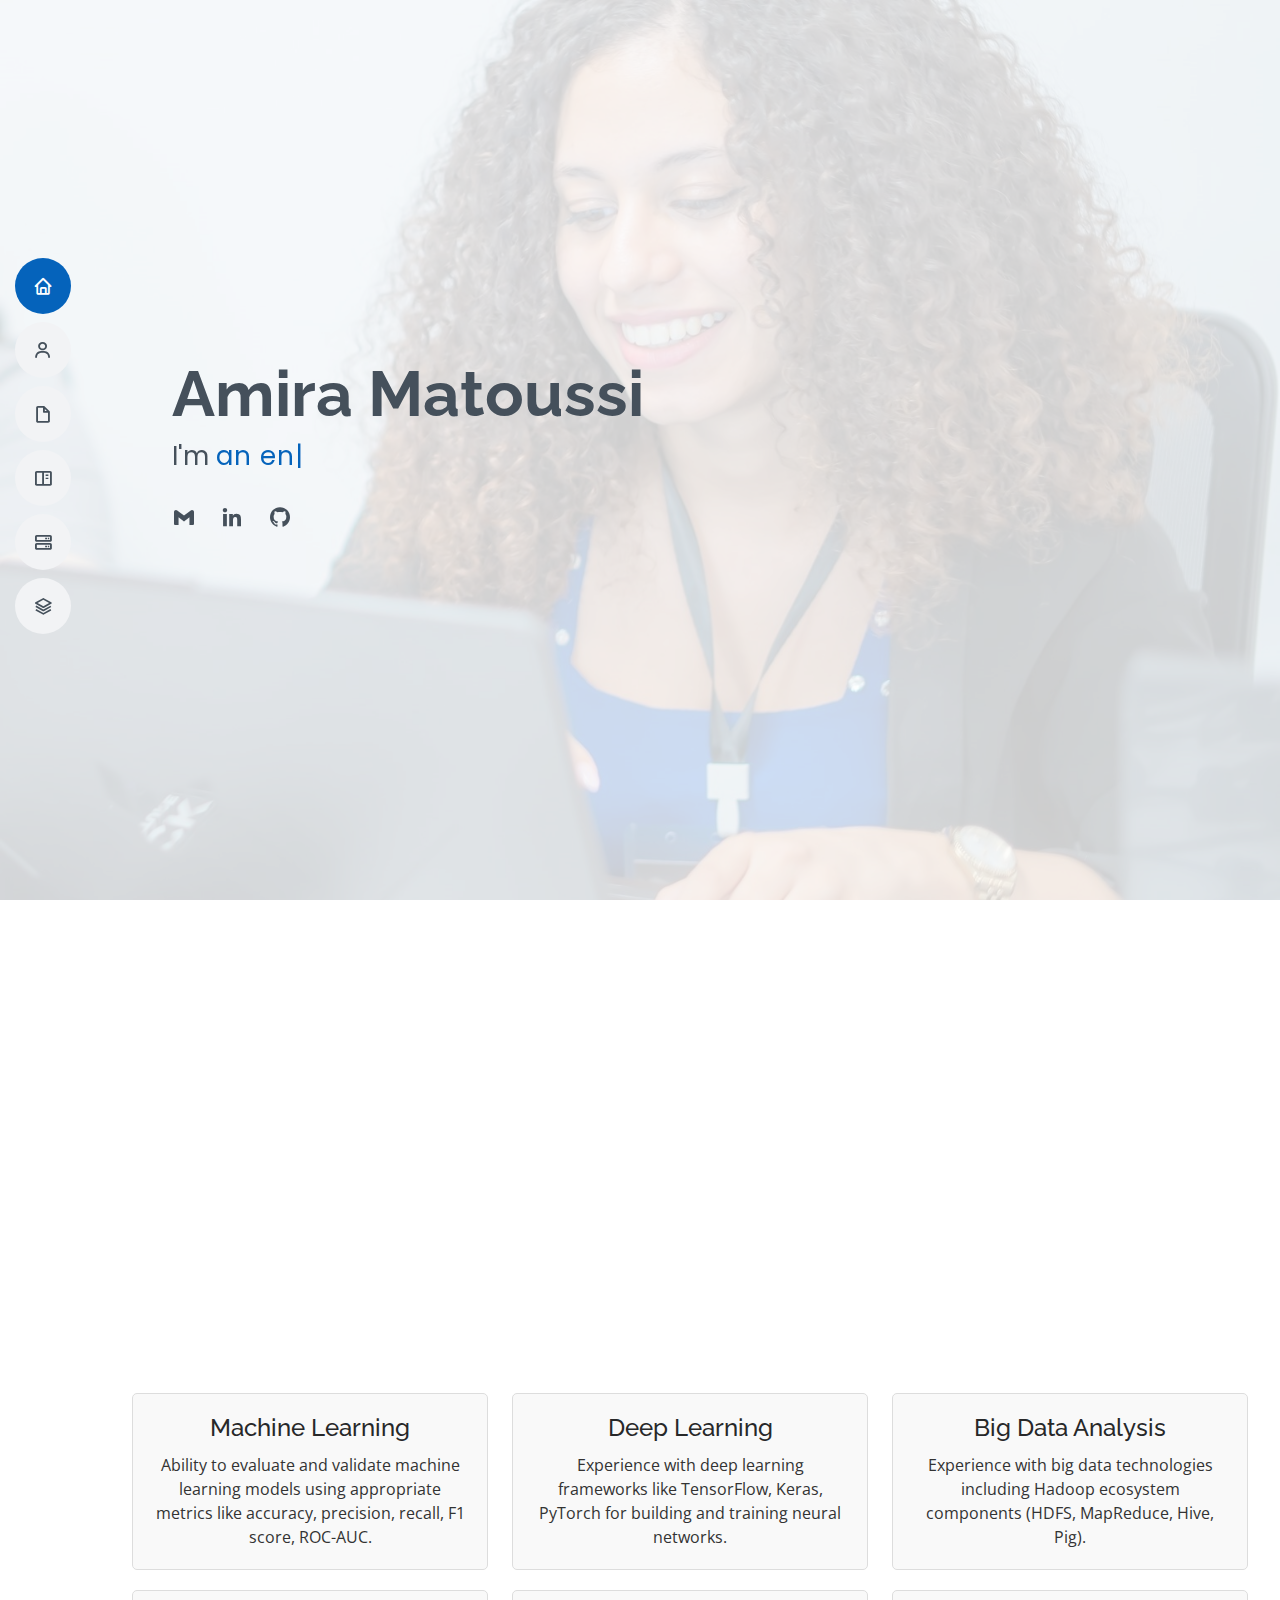
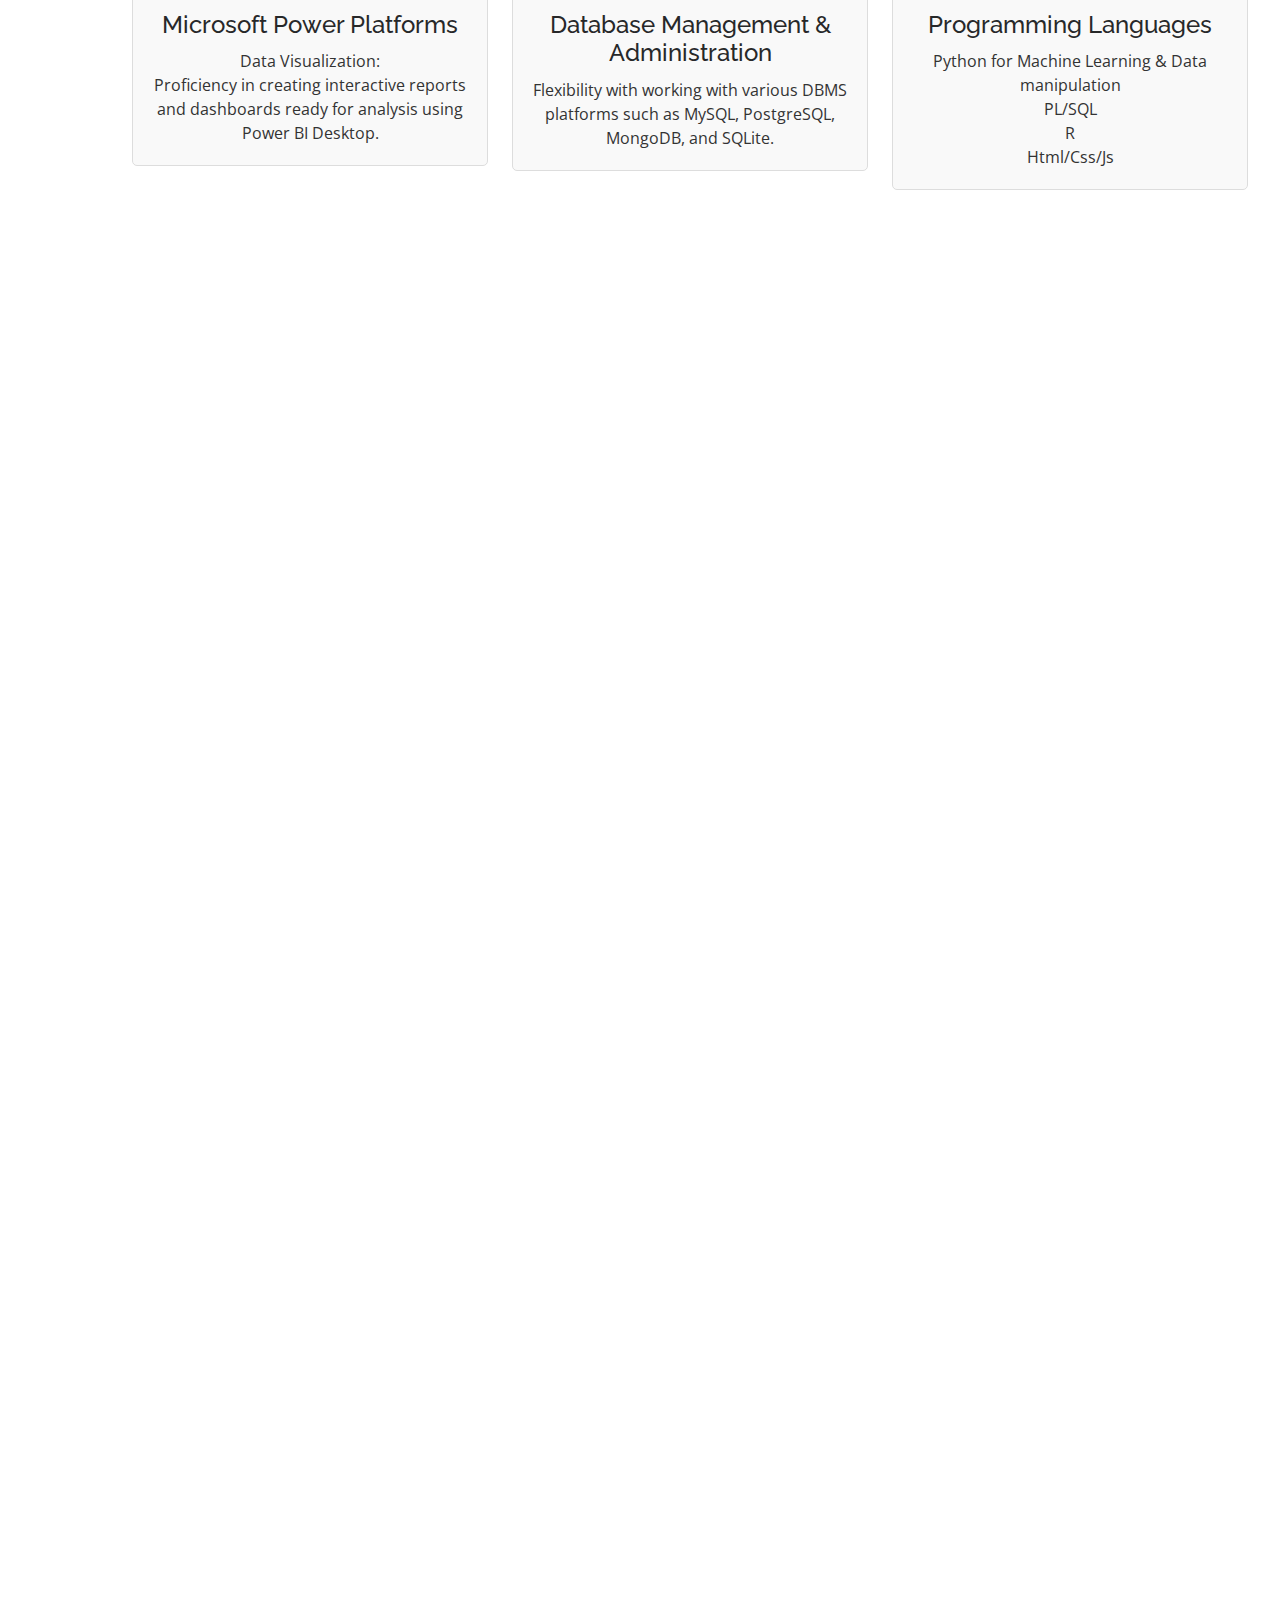
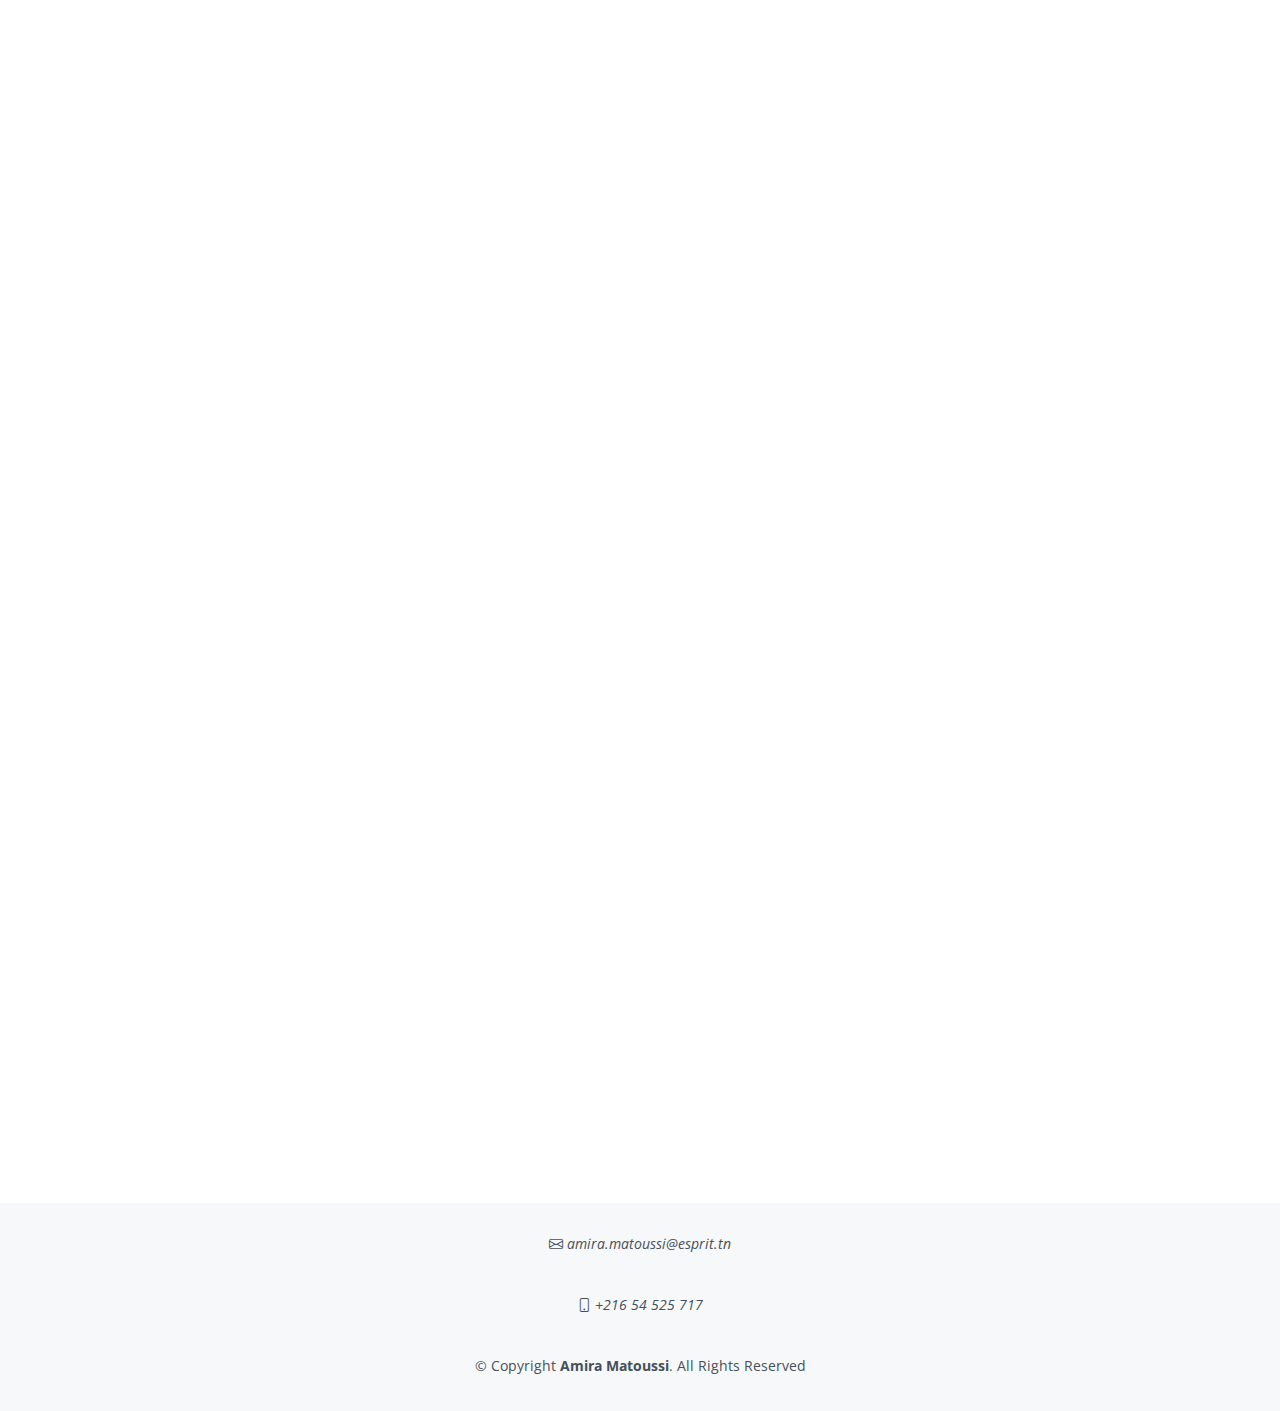
==== commit f94a6b2a: "Update index.html" ====
--- a/index.html
+++ b/index.html
@@ -49,8 +49,8 @@
             <p>I'm <span class="typed" data-typed-items="an engineering student,a freelancer,a reader,a life lover"></span></p>
             <div class="social-links">
                <a href="#" class="mail"><i class="bx bxl-gmail"></i></a>
-               <a href="#" class="linkedin"><i class="bx bxl-linkedin"></i></a>
-               <a href="#" class="github"><i class="bx bxl-github"></i></a>
+               <a href="https://www.linkedin.com/in/amira-matoussi" class="linkedin"><i class="bx bxl-linkedin"></i></a>
+               <a href="https://github.com/Amira-Matoussi" class="github"><i class="bx bxl-github"></i></a>
             </div>
          </div>
       </section>
@@ -164,7 +164,7 @@
                <div class="row">
                   <div class="col-lg-6">
                      
-                     <h3 class="resume-title">Sumary</h3>
+                     <h3 class="resume-title">Summary</h3>
                      <div class="resume-item pb-0">
                         <h4>Amira Matoussi</h4>
                         <p><em>My main aims are to use my math skills and logical thinking to predict and improve businesses. I'm excited to work on tough projects
@@ -321,101 +321,6 @@
                </div>
             </div>
          </section>
-         <!-- End Portfolio Section -->
-         <!--
-            <section id="services" class="services">
-              <div class="container" data-aos="fade-up">
-            
-                <div class="section-title">
-                  <h2>Courses & certificates</h2>
-                  <p>Magnam dolores commodi suscipit. Necessitatibus eius consequatur ex aliquid fuga eum quidem. Sit sint consectetur velit. Quisquam quos quisquam cupiditate. Et nemo qui impedit suscipit alias ea. Quia fugiat sit in iste officiis commodi quidem hic quas.</p>
-                </div>
-            
-                <div class="row">
-            
-                  <div class="col-lg-4 col-md-6 d-flex align-items-stretch" data-aos="zoom-in" data-aos-delay="100">
-                    <div class="icon-box iconbox-blue">
-                      <div class="icon">
-                        <svg width="100" height="100" viewBox="0 0 600 600" xmlns="http://www.w3.org/2000/svg">
-                          <path stroke="none" stroke-width="0" fill="#f5f5f5" d="M300,521.0016835830174C376.1290562159157,517.8887921683347,466.0731472004068,529.7835943286574,510.70327084640275,468.03025145048787C554.3714126377745,407.6079735673963,508.03601936045806,328.9844924480964,491.2728898941984,256.3432110539036C474.5976632858925,184.082847569629,479.9380746630129,96.60480741107993,416.23090153303,58.64404602377083C348.86323505073057,18.502131276798302,261.93793281208167,40.57373210992963,193.5410806939664,78.93577620505333C130.42746243093433,114.334589627462,98.30271207620316,179.96522072025542,76.75703585869454,249.04625023123273C51.97151888228291,328.5150500222984,13.704378332031375,421.85034740162234,66.52175969318436,486.19268352777647C119.04800174914682,550.1803526380478,217.28368757567262,524.383925680826,300,521.0016835830174"></path>
-                        </svg>
-                        <i class="bx bxl-dribbble"></i>
-                      </div>
-                      <h4><a href="">Lorem Ipsum</a></h4>
-                      <p>Voluptatum deleniti atque corrupti quos dolores et quas molestias excepturi</p>
-                    </div>
-                  </div>
-            
-                  <div class="col-lg-4 col-md-6 d-flex align-items-stretch mt-4 mt-md-0" data-aos="zoom-in" data-aos-delay="200">
-                    <div class="icon-box iconbox-orange ">
-                      <div class="icon">
-                        <svg width="100" height="100" viewBox="0 0 600 600" xmlns="http://www.w3.org/2000/svg">
-                          <path stroke="none" stroke-width="0" fill="#f5f5f5" d="M300,582.0697525312426C382.5290701553225,586.8405444964366,449.9789794690241,525.3245884688669,502.5850820975895,461.55621195738473C556.606425686781,396.0723002908107,615.8543463187945,314.28637112970534,586.6730223649479,234.56875336149918C558.9533121215079,158.8439757836574,454.9685369536778,164.00468322053177,381.49747125262974,130.76875717737553C312.15926192815925,99.40240125094834,248.97055460311594,18.661163978235184,179.8680185752513,50.54337015887873C110.5421016452524,82.52863877960104,119.82277516462835,180.83849132639028,109.12597500060166,256.43424936330496C100.08760227029461,320.3096726198365,92.17705696193138,384.0621239912766,124.79988738764834,439.7174275375508C164.83382741302287,508.01625554203684,220.96474134820875,577.5009287672846,300,582.0697525312426"></path>
-                        </svg>
-                        <i class="bx bx-file"></i>
-                      </div>
-                      <h4><a href="">Sed Perspiciatis</a></h4>
-                      <p>Duis aute irure dolor in reprehenderit in voluptate velit esse cillum dolore</p>
-                    </div>
-                  </div>
-            
-                  <div class="col-lg-4 col-md-6 d-flex align-items-stretch mt-4 mt-lg-0" data-aos="zoom-in" data-aos-delay="300">
-                    <div class="icon-box iconbox-pink">
-                      <div class="icon">
-                        <svg width="100" height="100" viewBox="0 0 600 600" xmlns="http://www.w3.org/2000/svg">
-                          <path stroke="none" stroke-width="0" fill="#f5f5f5" d="M300,541.5067337569781C382.14930387511276,545.0595476570109,479.8736841581634,548.3450877840088,526.4010558755058,480.5488172755941C571.5218469581645,414.80211281144784,517.5187510058486,332.0715597781072,496.52539010469104,255.14436215662573C477.37192572678356,184.95920475031193,473.57363656557914,105.61284051026155,413.0603344069578,65.22779650032875C343.27470386102294,18.654635553484475,251.2091493199835,5.337323636656869,175.0934190732945,40.62881213300186C97.87086631185822,76.43348514350839,51.98124368387456,156.15599469081315,36.44837278890362,239.84606092416172C21.716077023791087,319.22268207091537,43.775223500013084,401.1760424656574,96.891909868211,461.97329694683043C147.22146801428983,519.5804099606455,223.5754009179313,538.201503339737,300,541.5067337569781"></path>
-                        </svg>
-                        <i class="bx bx-tachometer"></i>
-                      </div>
-                      <h4><a href="">Magni Dolores</a></h4>
-                      <p>Excepteur sint occaecat cupidatat non proident, sunt in culpa qui officia</p>
-                    </div>
-                  </div>
-            
-                  <div class="col-lg-4 col-md-6 d-flex align-items-stretch mt-4" data-aos="zoom-in" data-aos-delay="100">
-                    <div class="icon-box iconbox-yellow">
-                      <div class="icon">
-                        <svg width="100" height="100" viewBox="0 0 600 600" xmlns="http://www.w3.org/2000/svg">
-                          <path stroke="none" stroke-width="0" fill="#f5f5f5" d="M300,503.46388370962813C374.79870501325706,506.71871716319447,464.8034551963731,527.1746412648533,510.4981551193396,467.86667711651364C555.9287308511215,408.9015244558933,512.6030010748507,327.5744911775523,490.211057578863,256.5855673507754C471.097692560561,195.9906835881958,447.69079081568157,138.11976852964426,395.19560036434837,102.3242989838813C329.3053358748298,57.3949838291264,248.02791733380457,8.279543830951368,175.87071277845988,42.242879143198664C103.41431057327972,76.34704239035025,93.79494320519305,170.9812938413882,81.28167332365135,250.07896920659033C70.17666984294237,320.27484674793965,64.84698225790005,396.69656628748305,111.28512138212992,450.4950937839243C156.20124167950087,502.5303643271138,231.32542653798444,500.4755392045468,300,503.46388370962813"></path>
-                        </svg>
-                        <i class="bx bx-layer"></i>
-                      </div>
-                      <h4><a href="">Nemo Enim</a></h4>
-                      <p>At vero eos et accusamus et iusto odio dignissimos ducimus qui blanditiis</p>
-                    </div>
-                  </div>
-            
-                  <div class="col-lg-4 col-md-6 d-flex align-items-stretch mt-4" data-aos="zoom-in" data-aos-delay="200">
-                    <div class="icon-box iconbox-red">
-                      <div class="icon">
-                        <svg width="100" height="100" viewBox="0 0 600 600" xmlns="http://www.w3.org/2000/svg">
-                          <path stroke="none" stroke-width="0" fill="#f5f5f5" d="M300,532.3542879108572C369.38199826031484,532.3153073249985,429.10787420159085,491.63046689027357,474.5244479745417,439.17860296908856C522.8885846962883,383.3225815378663,569.1668002868075,314.3205725914397,550.7432151929288,242.7694973846089C532.6665558377875,172.5657663291529,456.2379748765914,142.6223662098291,390.3689995646985,112.34683881706744C326.66090330228417,83.06452184765237,258.84405631176094,53.51806209861945,193.32584062364296,78.48882559362697C121.61183558270385,105.82097193414197,62.805066853699245,167.19869350419734,48.57481801355237,242.6138429142374C34.843463184063346,315.3850353017275,76.69343916112496,383.4422959591041,125.22947124332185,439.3748458443577C170.7312796277747,491.8107796887764,230.57421082200815,532.3932930995766,300,532.3542879108572"></path>
-                        </svg>
-                        <i class="bx bx-slideshow"></i>
-                      </div>
-                      <h4><a href="">Dele Cardo</a></h4>
-                      <p>Quis consequatur saepe eligendi voluptatem consequatur dolor consequuntur</p>
-                    </div>
-                  </div>
-            
-                  <div class="col-lg-4 col-md-6 d-flex align-items-stretch mt-4" data-aos="zoom-in" data-aos-delay="300">
-                    <div class="icon-box iconbox-teal">
-                      <div class="icon">
-                        <svg width="100" height="100" viewBox="0 0 600 600" xmlns="http://www.w3.org/2000/svg">
-                          <path stroke="none" stroke-width="0" fill="#f5f5f5" d="M300,566.797414625762C385.7384707136149,576.1784315230908,478.7894351017131,552.8928747891023,531.9192734346935,484.94944893311C584.6109503024035,417.5663521118492,582.489472248146,322.67544863468447,553.9536738515405,242.03673114598146C529.1557734026468,171.96086150256528,465.24506316201064,127.66468636344209,395.9583748389544,100.7403814666027C334.2173773831606,76.7482773500951,269.4350130405921,84.62216499799875,207.1952322260088,107.2889140133804C132.92018162631612,134.33871894543012,41.79353780512637,160.00259165414826,22.644507872594943,236.69541883565114C3.319112789854554,314.0945973066697,72.72355303640163,379.243833228382,124.04198916343866,440.3218312028393C172.9286146004772,498.5055451809895,224.45579914871206,558.5317968840102,300,566.797414625762"></path>
-                        </svg>
-                        <i class="bx bx-arch"></i>
-                      </div>
-                      <h4><a href="">Divera Don</a></h4>
-                      <p>Modi nostrum vel laborum. Porro fugit error sit minus sapiente sit aspernatur</p>
-                    </div>
-                  </div>
-            
-                </div>
-            
-              </div>
-            </section>
-             End Services Section -->
          <section id="services" class="portfolio section-bg">
             <div class="container" data-aos="fade-up">
                <div class="section-title">
@@ -427,10 +332,7 @@
                         <img src="assets/img/portfolio/portfolio-0.jpg" class="img-fluid" alt="">
                         <div class="portfolio-info">
                            <h4>IBM</h4>
-                           <div class="portfolio-links">
-                              <a href="assets/img/portfolio/portfolio-0.jpg" data-gallery="portfolioGallery" class="portfolio-lightbox" title="IBM"><i class="bx bx-plus"></i></a>
-                              <!--<a href="portfolio-details.html" class="portfolio-details-lightbox" data-glightbox="type: external" title="Portfolio Details"><i class="bx bx-link"></i></a> --> 
-                           </div>
+                           
                         </div>
                      </div>
                   </div>
@@ -439,10 +341,14 @@
                         <img src="assets/img/portfolio/portfolio-5.jpg" class="img-fluid" alt="">
                         <div class="portfolio-info">
                            <h4>Microsoft</h4>
-                           <div class="portfolio-links">
-                              <a href="assets/img/portfolio/portfolio-5.jpg" data-gallery="portfolioGallery" class="portfolio-lightbox" title="Microsoft"><i class="bx bx-plus"></i></a>
-                              <!--<a href="portfolio-details.html" class="portfolio-details-lightbox" data-glightbox="type: external" title="Portfolio Details"><i class="bx bx-link"></i></a> --> 
-                           </div>
+                        </div>
+                     </div>
+                  </div>
+                  <div class="col-lg-4 col-md-6 portfolio-item filter-app">
+                     <div class="portfolio-wrap">
+                        <img src="assets/img/portfolio/nvidia.jpg" class="img-fluid" alt="">
+                         <div class="portfolio-info">
+                           <h4>NVIDIA</h4>
                         </div>
                      </div>
                   </div>
@@ -451,10 +357,6 @@
                         <img src="assets/img/portfolio/portfolio-4.jpg" class="img-fluid" alt="">
                         <div class="portfolio-info">
                            <h4>Coursera project network</h4>
-                           <div class="portfolio-links">
-                              <a href="assets/img/portfolio/portfolio-4.jpg" data-gallery="portfolioGallery" class="portfolio-lightbox" title="Coursera"><i class="bx bx-plus"></i></a>
-                              <!--<a href="portfolio-details.html" class="portfolio-details-lightbox" data-glightbox="type: external" title="Portfolio Details"><i class="bx bx-link"></i></a> --> 
-                           </div>
                         </div>
                      </div>
                   </div>
@@ -464,10 +366,6 @@
                         <img src="assets/img/portfolio/portfolio-1.jpg" class="img-fluid" alt="">
                         <div class="portfolio-info">
                            <h4>Coursera project network</h4>
-                           <div class="portfolio-links">
-                              <a href="assets/img/portfolio/portfolio-1.jpg" data-gallery="portfolioGallery" class="portfolio-lightbox" title="Coursera"><i class="bx bx-plus"></i></a>
-                              <!--<a href="portfolio-details.html" class="portfolio-details-lightbox" data-glightbox="type: external" title="Portfolio Details"><i class="bx bx-link"></i></a> --> 
-                           </div>
                         </div>
                      </div>
                   </div>
@@ -476,10 +374,6 @@
                         <img src="assets/img/portfolio/Amira Matoussi.png" class="img-fluid" alt="">
                         <div class="portfolio-info">
                            <h4>DeepLearning.AI</h4>
-                           <div class="portfolio-links">
-                              <a href="assets/img/portfolio/Amira Matoussi.png" data-gallery="portfolioGallery" class="portfolio-lightbox" title="DeepLearning.AI"><i class="bx bx-plus"></i></a>
-                              <!--<a href="portfolio-details.html" class="portfolio-details-lightbox" data-glightbox="type: external" title="Portfolio Details"><i class="bx bx-link"></i></a> --> 
-                           </div>
                         </div>
                      </div>
                   </div>
@@ -488,10 +382,6 @@
                         <img src="assets/img/portfolio/portfolio-2.jpg" class="img-fluid" alt="">
                         <div class="portfolio-info">
                            <h4>Google</h4>
-                           <div class="portfolio-links">
-                              <a href="assets/img/portfolio/portfolio-2.jpg" data-gallery="portfolioGallery" class="portfolio-lightbox" title="Google"><i class="bx bx-plus"></i></a>
-                              <!--<a href="portfolio-details.html" class="portfolio-details-lightbox" data-glightbox="type: external" title="Portfolio Details"><i class="bx bx-link"></i></a> --> 
-                           </div>
                         </div>
                      </div>
                   </div>
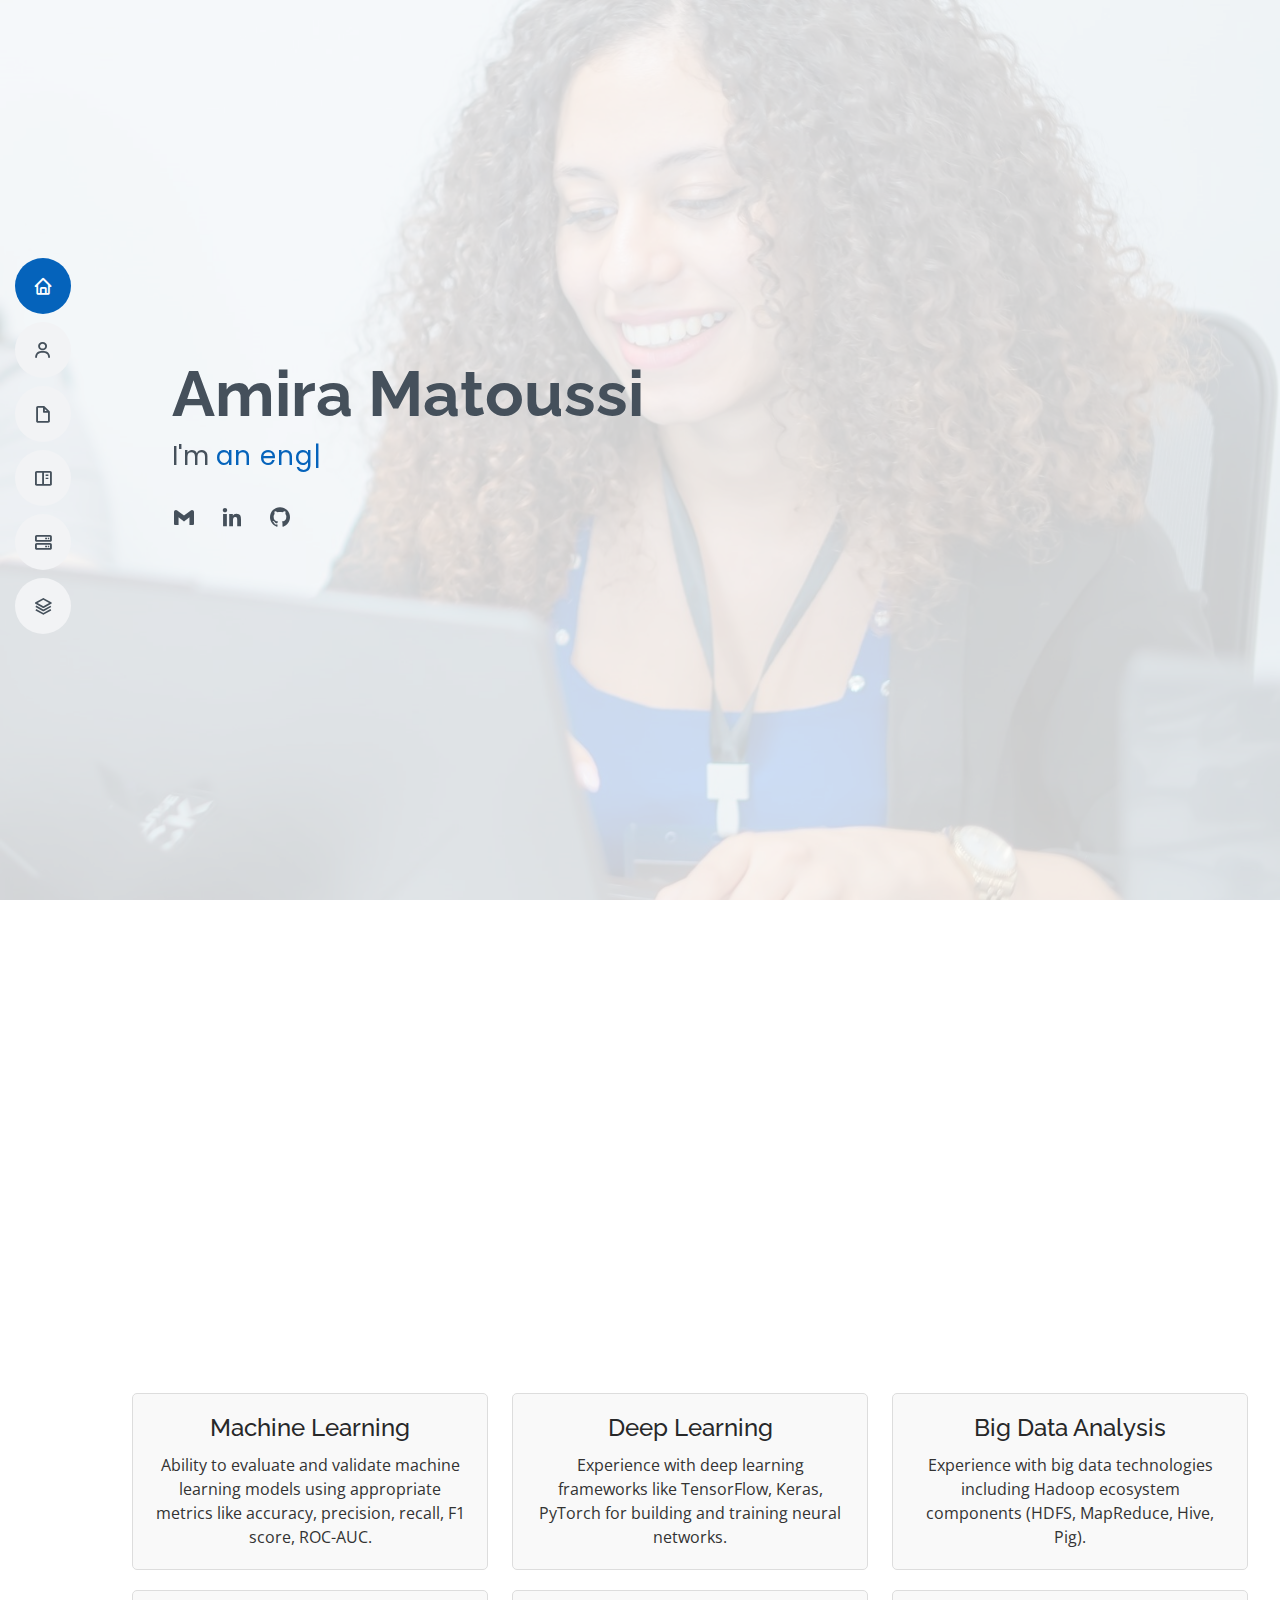
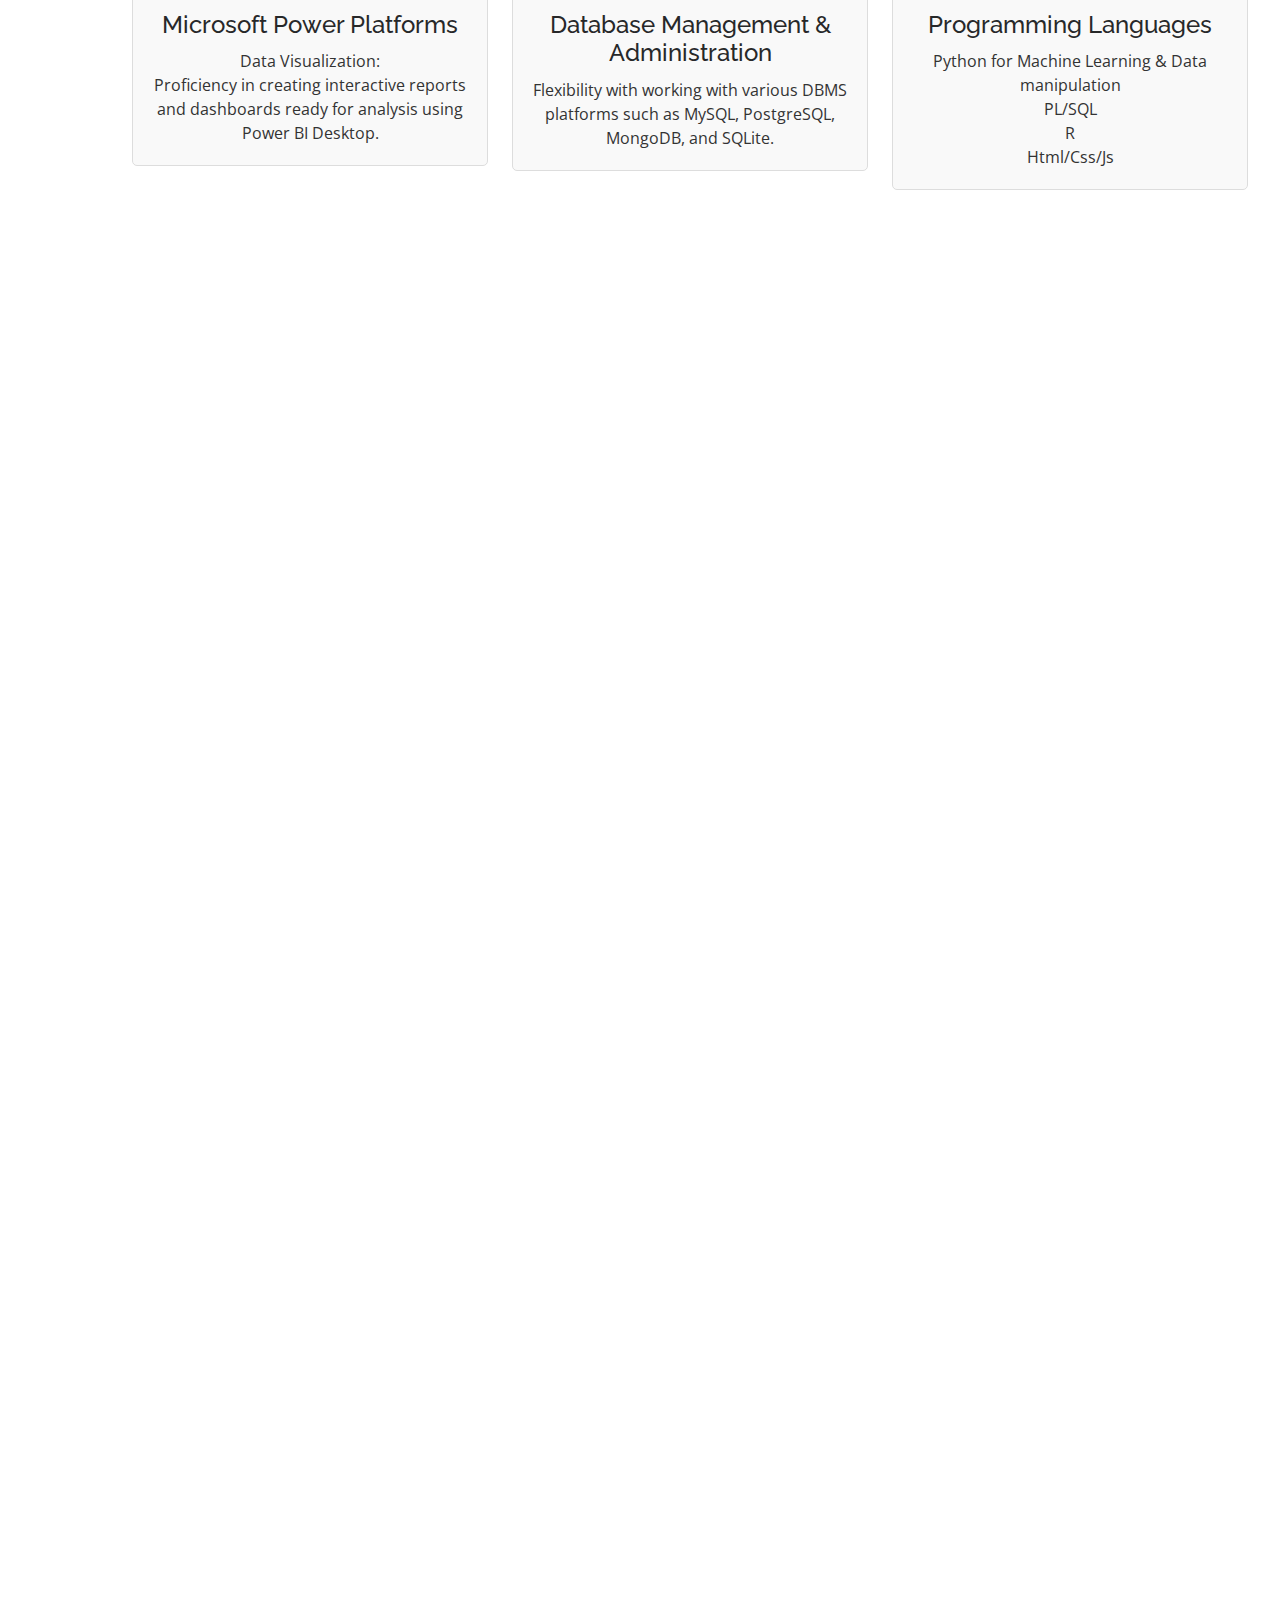
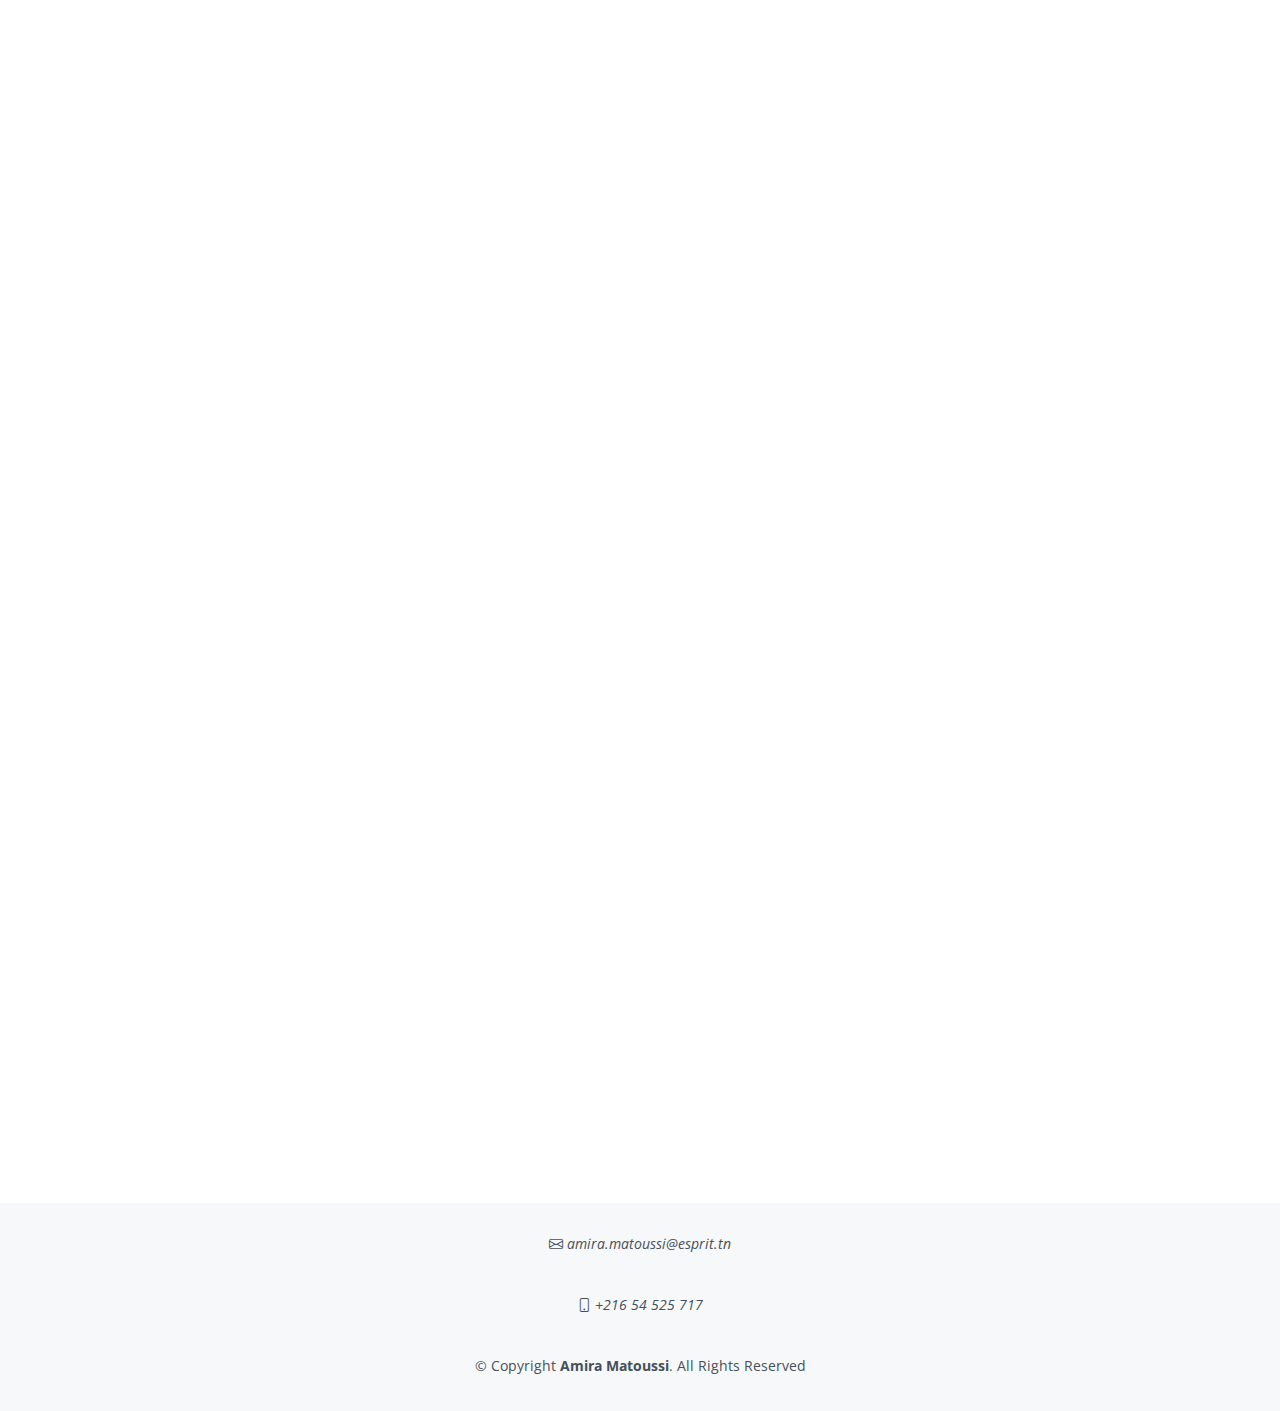
==== commit dd20700e: "Update index.html" ====
--- a/index.html
+++ b/index.html
@@ -300,6 +300,11 @@
                            <h4>Object detection in Optical Remote Sensing Images</h4>
                            <p>Deep Learning Model</p>
                            <div class="portfolio-links">
+<a href="https://github.com/Amira-Matoussi/MaskRCNN" >
+    <i class="bx bx-link"></i>
+</a>
+
+                              
                            </div>
                         </div>
                      </div>
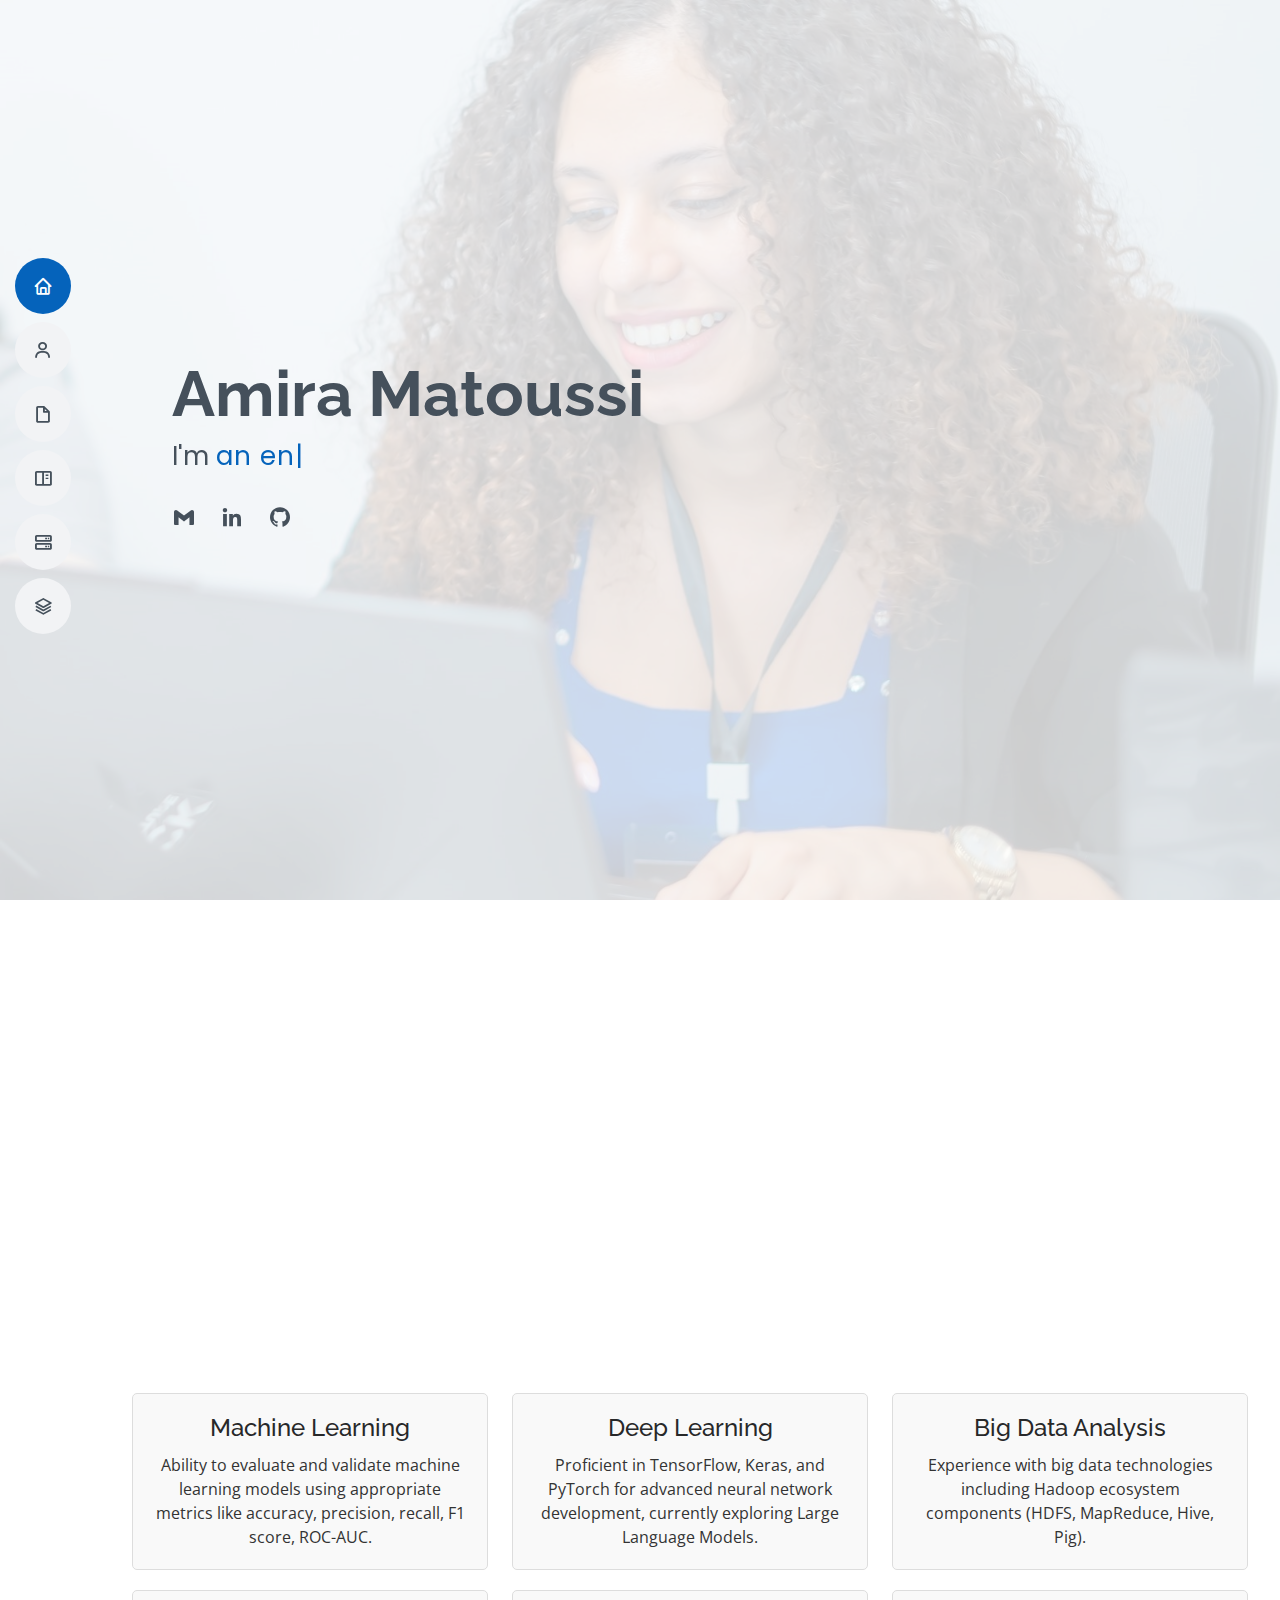
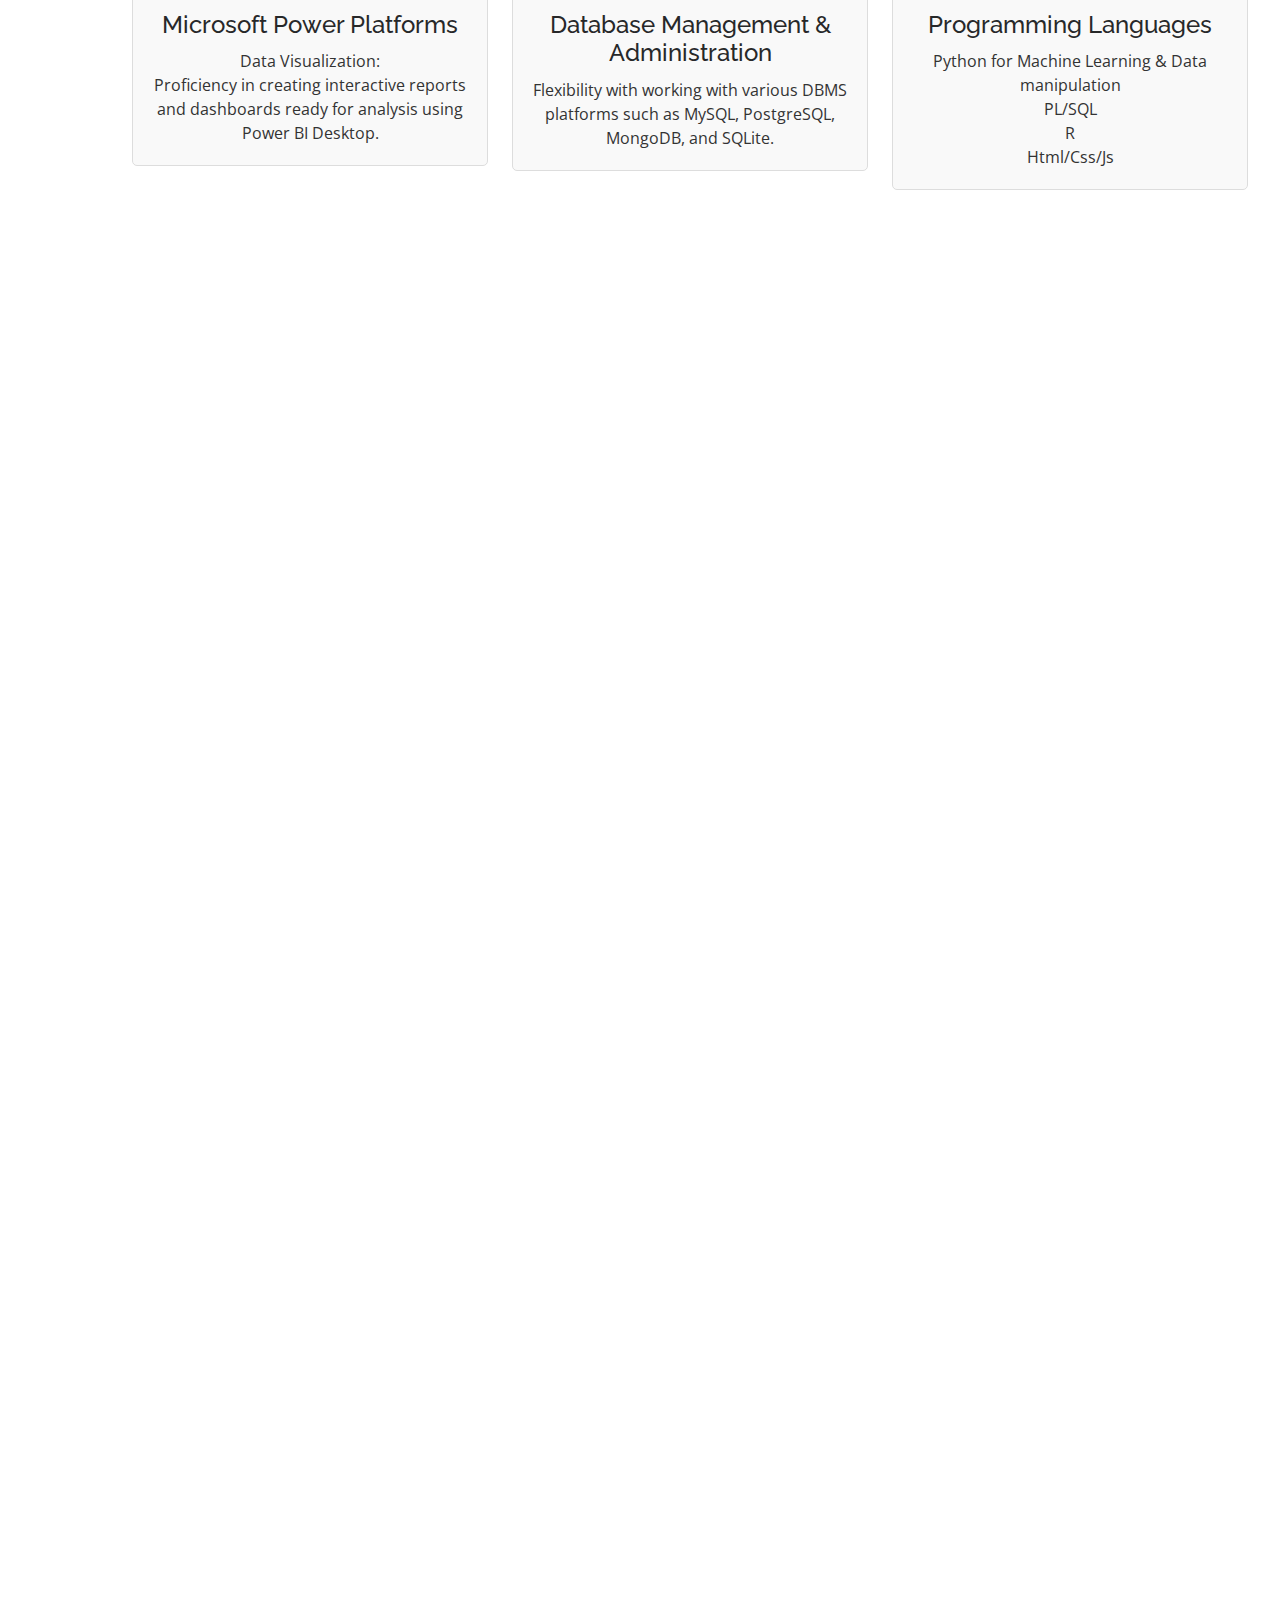
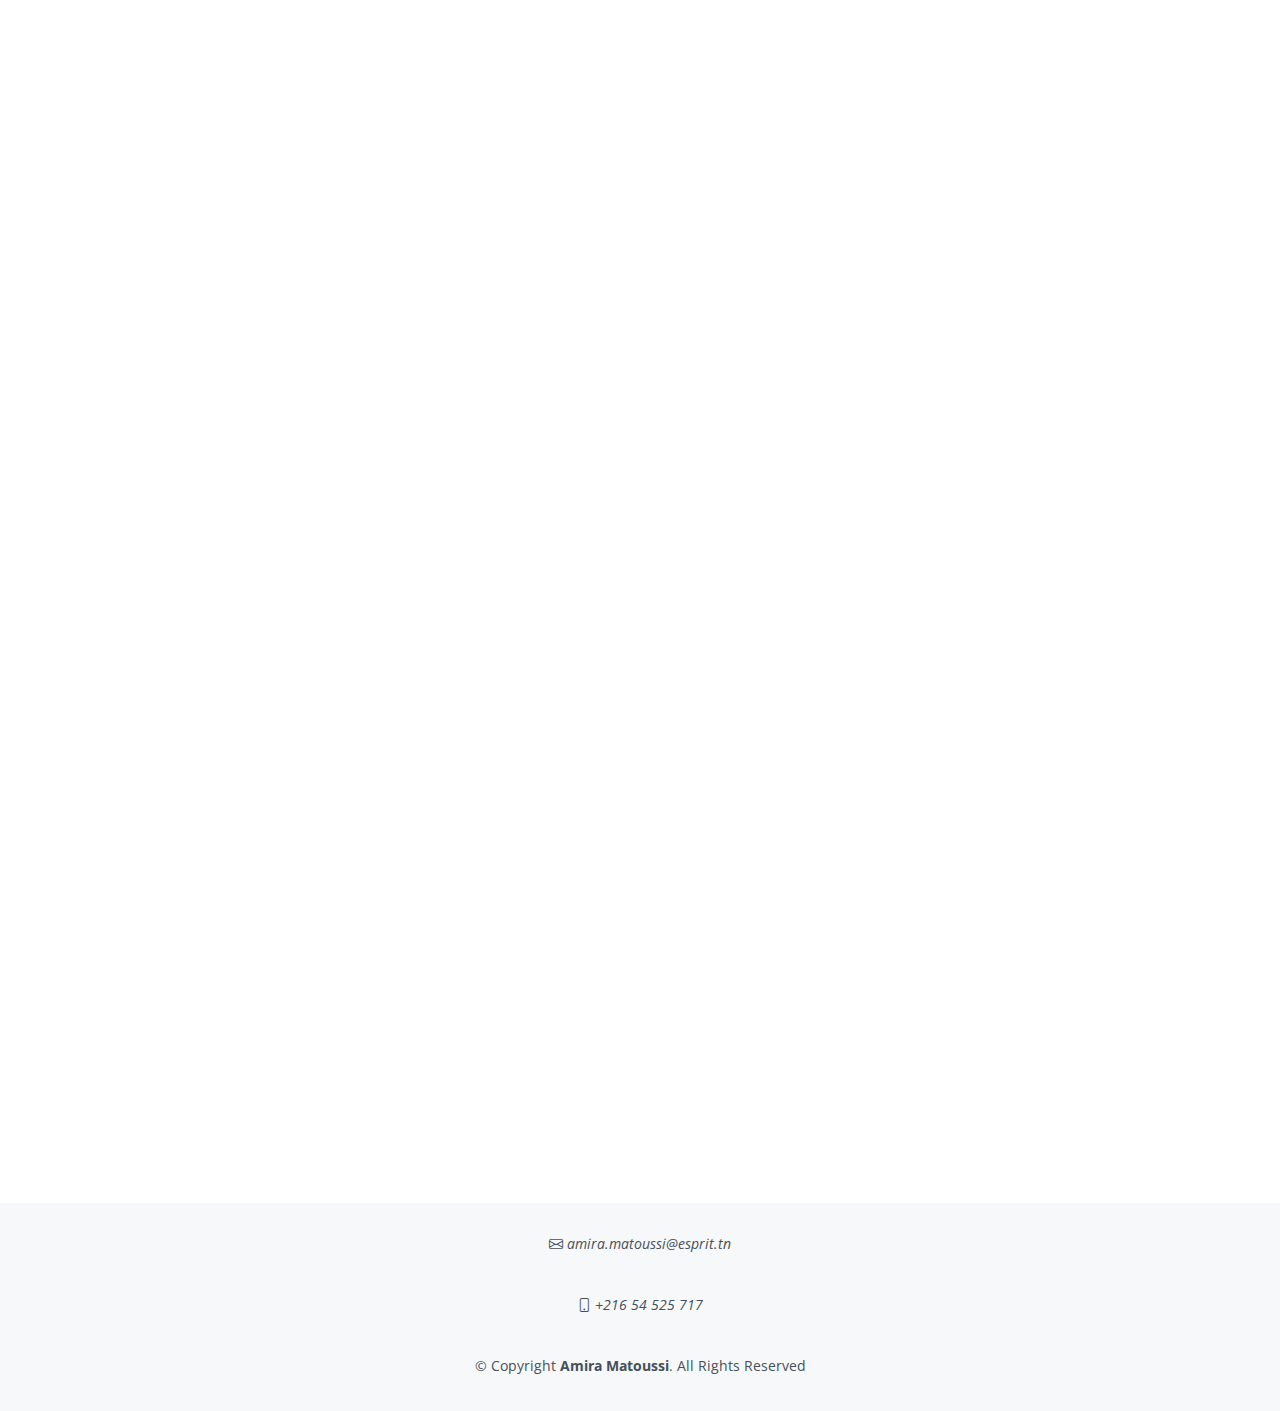
==== commit c855ebd4: "Update index.html" ====
--- a/index.html
+++ b/index.html
@@ -94,8 +94,7 @@
                            <div class="card-content">
                               <h2 class="card-title">Deep Learning</h2>
                               <p class="card-description text-center">
-                                 Experience with deep learning frameworks like TensorFlow, Keras, PyTorch for building and training neural networks.
-                              </p>
+Proficient in TensorFlow, Keras, and PyTorch for advanced neural network development, currently exploring Large Language Models.                      </p>
                            </div>
                         </div>
                      </div>
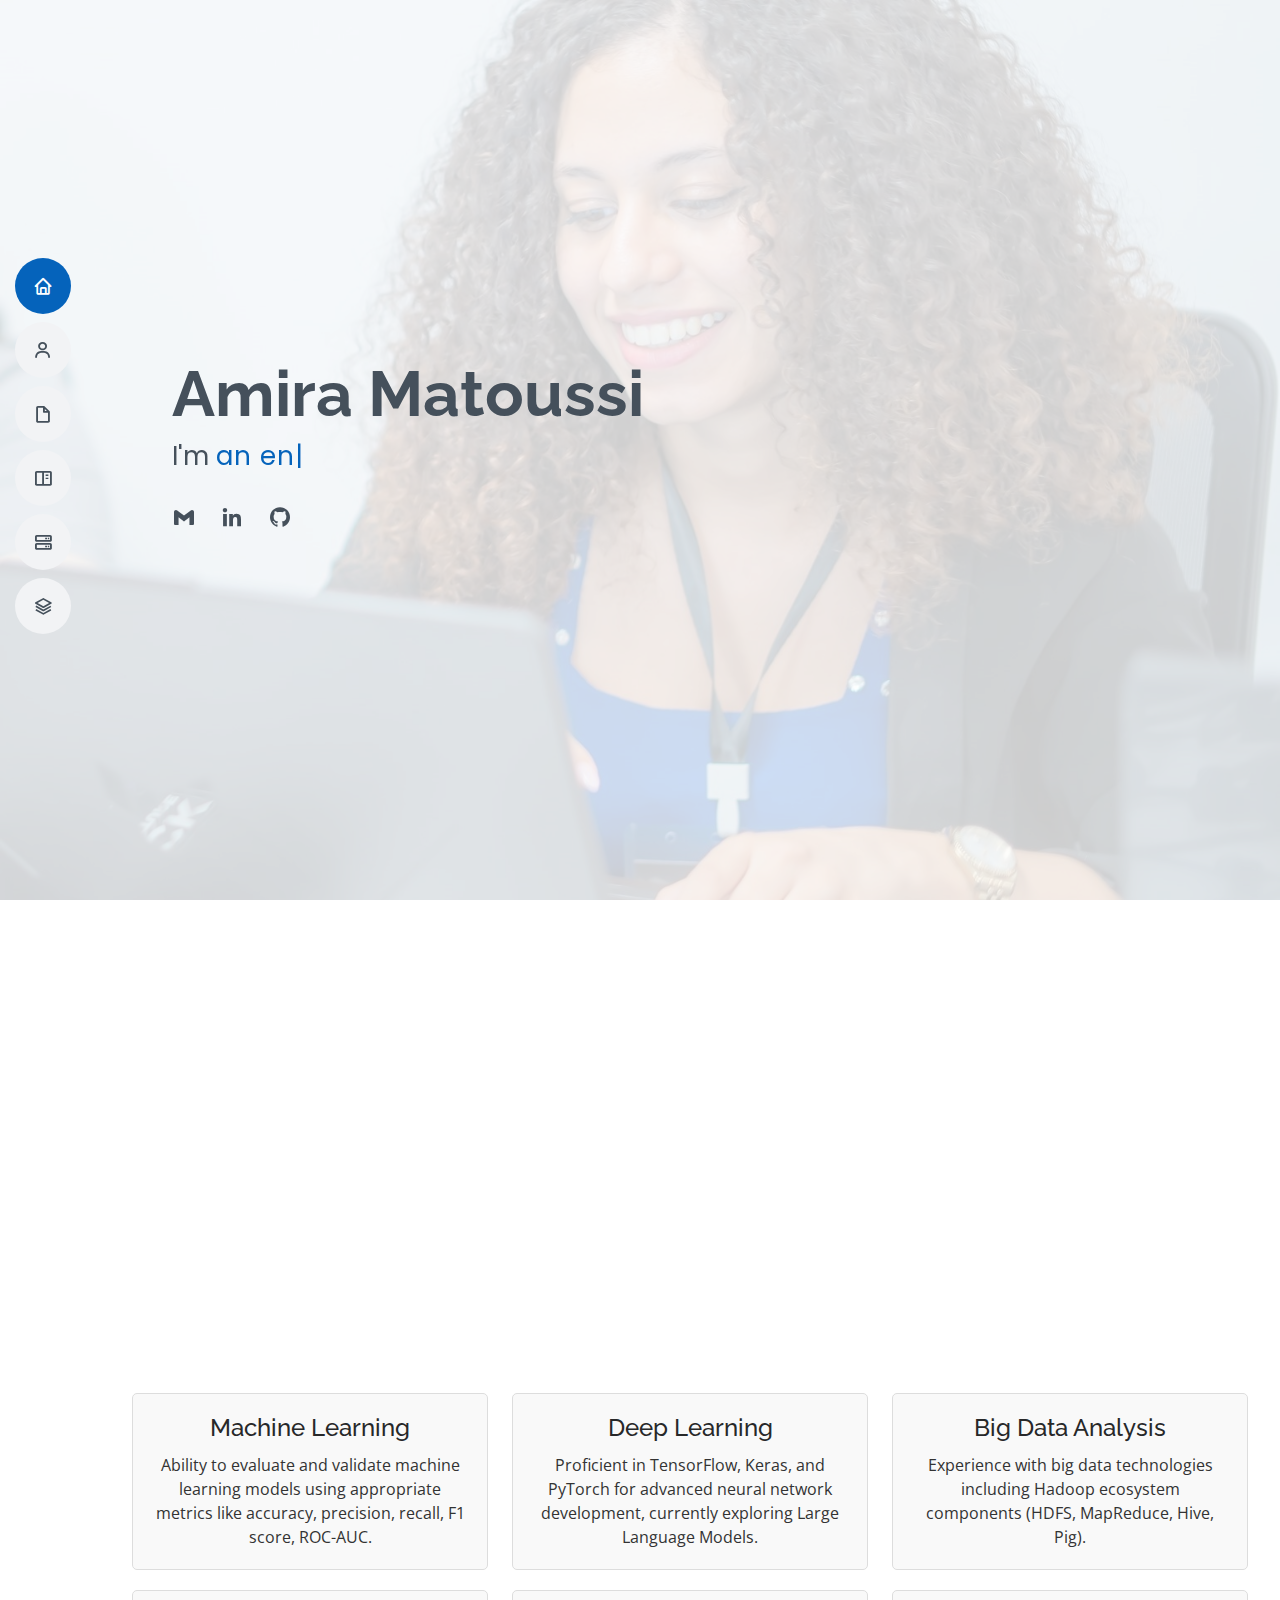
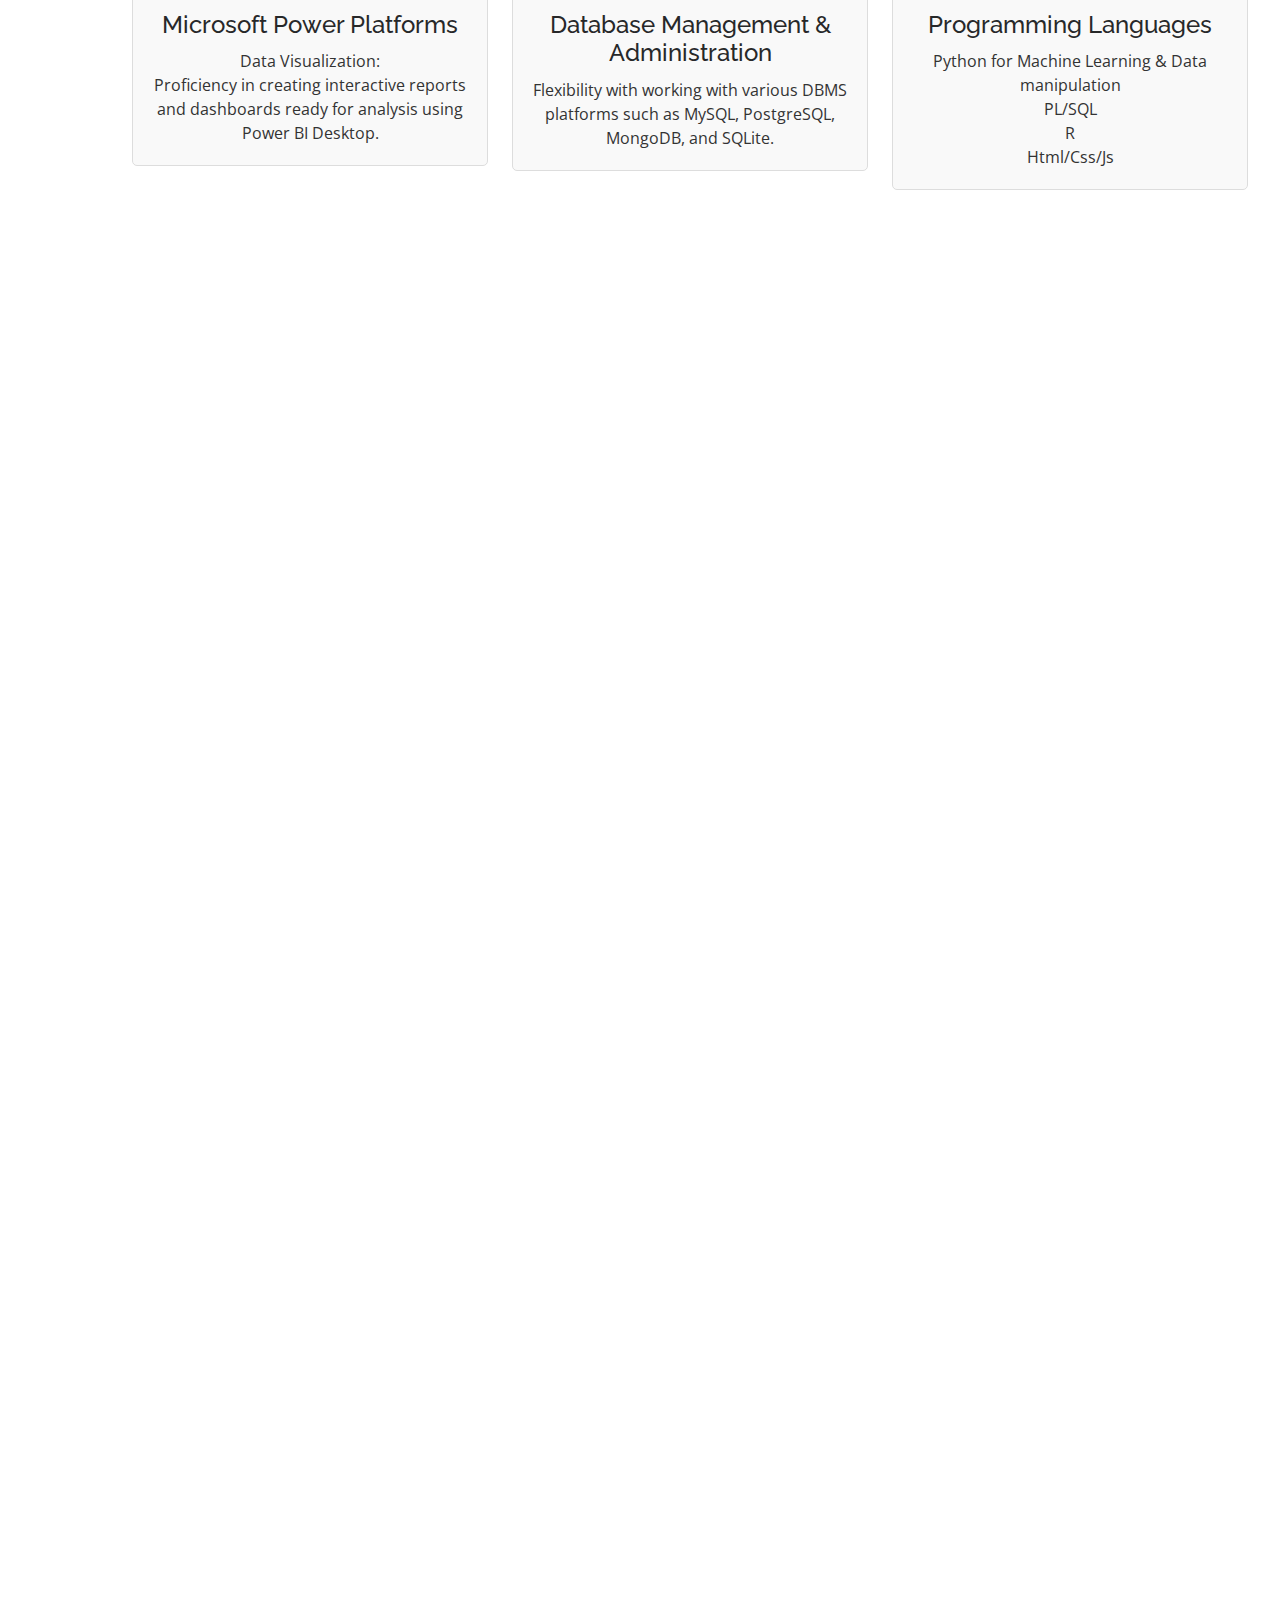
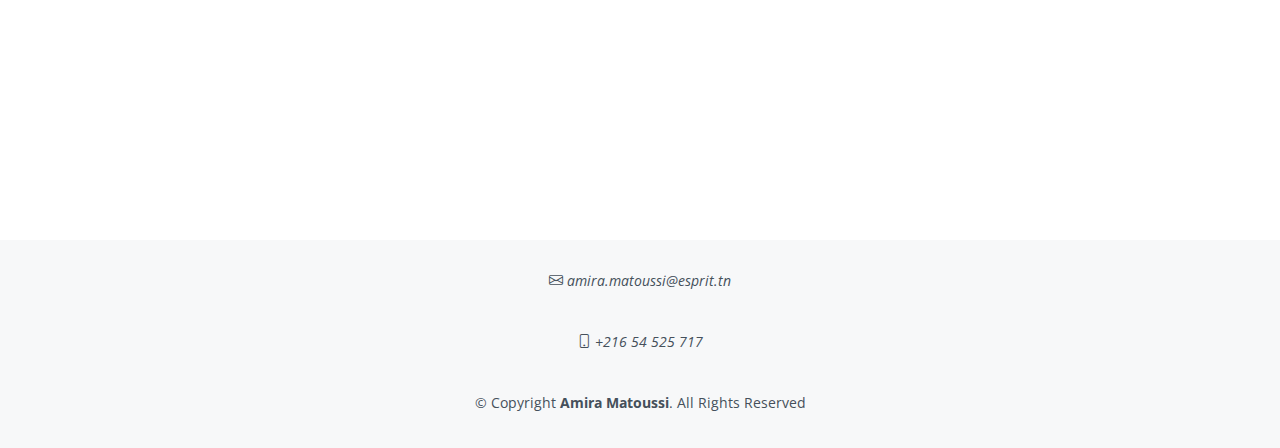
==== commit 81e09ac9: "Update index.html" ====
--- a/index.html
+++ b/index.html
@@ -154,71 +154,77 @@
          </div>
          </section><!-- End Services Section -->
          <!-- ======= Resume Section ======= -->
-         <section id="resume" class="resume">
-            <div class="container" data-aos="fade-up">
-               <div class="section-title">
-                  <h2>Resume</h2>
-                  <p><b>Data science engineering student, enrolled in an international degree program.</b></p>
-               </div>
-               <div class="row">
-                  <div class="col-lg-6">
-                     
-                     <h3 class="resume-title">Summary</h3>
-                     <div class="resume-item pb-0">
-                        <h4>Amira Matoussi</h4>
-                        <p><em>My main aims are to use my math skills and logical thinking to predict and improve businesses. I'm excited to work on tough projects
-                           where I can use both my soft skills and technical abilities as part of a dynamic team.</em>
-                        </p>
-                        <ul>
-                           <li>Tunis, Tunisia</li>
-                           <li>+216 54 525 717</li>
-                           <li>amira.matoussi@esprit.tn</li>
-                        </ul>
-                     </div>
-
-                     
-                     <h3 class="resume-title">Education</h3>
-                     <div class="resume-item">
-                        <h4>Software engineering diploma</h4>
-                        <h5>2022 - 2025</h5>
-                        <p><em>Esprit School of Engineeripng, Tunisia</em></p>
-                     </div>
-                     <div class="resume-item">
-                        <h4>Pre-engineering degree </h4>
-                        <h5>2020 - 2022</h5>
-                        <p><em>Preparatory Institute of Engineering Studies of Tunis, Tunisia</em></p>
-                     </div>
-                     <div class="resume-item">
-                        <h4>Experimental Sciences Baccalaureate degree </h4>
-                        <h5>2019 - 2020</h5>
-                        <p><em>Tunis,Tunisia </em></p>
-                     </div>
-                    
-                  </div>
-                  <div class="col-lg-6">
-                     <h3 class="resume-title">Experience</h3>
-                     <div class="resume-item">
-                        <h4>Engineering Intern</h4>
-                        <h5>June 2023 - July 2023</h5>
-                        <b>
-                           <p><em>Technology Friend, Kingdom of Saudi Arabia</em></p>
-                        </b>
-                        <ul>
-                           <li>Collaborated with engineers and project managers to identify performance improvements opportunities</li>
-                           <li>Created and configured virtual machines to host Active Directory service </li>
-                           <li>Implemented hospital project: installed and configured Microsoft Web Server and SQL Database Server </li>
-                           <li>Utilized iperiusbackup.fr and Dropbox for data backup</li>
-                           <li>Enabled remote access and collaboration: implemented Remote Desktop Protocol.</li>
-                           <li>Deployed web pages</li>
-                           
-                        </ul>
-                     </div>
-
-                  </div>
-               </div>
-            </div>
-         </section>
-         <!-- End Resume Section -->
+<section id="resume" class="resume">
+   <div class="container" data-aos="fade-up">
+      <div class="section-title">
+         <h2>Resume</h2>
+         <p><b>Data science engineering student, enrolled in an international degree program.</b></p>
+      </div>
+      <div class="row">
+         <div class="col-lg-6">
+            
+            <h3 class="resume-title">Summary</h3>
+            <div class="resume-item pb-0">
+               <h4>Amira Matoussi</h4>
+               <p><em>My main aims are to use my math skills and logical thinking to predict and improve businesses. I'm excited to work on tough projects
+                  where I can use both my soft skills and technical abilities as part of a dynamic team.</em>
+               </p>
+               <ul>
+                  <li>Tunis, Tunisia</li>
+                  <li>+216 54 525 717</li>
+                  <li>amira.matoussi@esprit.tn</li>
+               </ul>
+            </div>
+
+            
+            <h3 class="resume-title">Education</h3>
+            <div class="resume-item">
+               <h4>Software engineering diploma</h4>
+               <h5>2022 - 2025</h5>
+               <p><em>Esprit School of Engineering, Tunisia</em></p>
+            </div>
+            <div class="resume-item">
+               <h4>Pre-engineering degree </h4>
+               <h5>2020 - 2022</h5>
+               <p><em>Preparatory Institute of Engineering Studies of Tunis, Tunisia</em></p>
+            </div>
+            <div class="resume-item">
+               <h4>Experimental Sciences Baccalaureate degree </h4>
+               <h5>2019 - 2020</h5>
+               <p><em>Tunis, Tunisia</em></p>
+            </div>
+           
+         </div>
+         <div class="col-lg-6">
+            <h3 class="resume-title">Experience</h3>
+            <div class="resume-item">
+               <h4>Engineering Intern</h4>
+               <h5>June 2023 - July 2023</h5>
+               <p><em>Technology Friend, Kingdom of Saudi Arabia</em></p>
+               <ul>
+                  <li>Collaborated with engineers and project managers to identify performance improvements opportunities</li>
+                  <li>Created and configured virtual machines to host Active Directory service </li>
+                  <li>Implemented hospital project: installed and configured Microsoft Web Server and SQL Database Server </li>
+                  <li>Utilized iperiusbackup.fr and Dropbox for data backup</li>
+                  <li>Enabled remote access and collaboration: implemented Remote Desktop Protocol.</li>
+                  <li>Deployed web pages</li>
+               </ul>
+            </div>
+            <div class="resume-item">
+               <h4>AI Intern</h4>
+               <h5>June 2024 - July 2024</h5>
+               <p><em>Amaris Consulting, Tunisia</em></p>
+               <ul>
+                  <li>Worked on developing an insurance chatbot to automate the process of scanning medical care sheets and extracting relevant information.</li>
+                  <li>Implemented OCR and image-to-text conversion for digitizing paper documents.</li>
+                  <li>Developed a database to store and manage extracted information for administrative use.</li>
+               </ul>
+            </div>
+         </div>
+      </div>
+   </div>
+</section>
+<!-- End Resume Section -->
          <!-- ======= Portfolio Section ======= -->
          <section id="portfolio" class="portfolio section-bg">
             <div class="container" data-aos="fade-up">
@@ -315,10 +321,9 @@
                         <div class="portfolio-info">
                            <h4>Forecasting system for inventory management</h4>
                            <p>Data science project</p>
-                           <div class="portfolio-links">
-                              <!-- <a href="assets/img/portfolio/pgs.png" data-gallery="portfolioGallery" class="portfolio-lightbox" title="Petroléo"><i class="bx bx-plus"></i></a> -->
+                         <!--  <div class="portfolio-links">
                               <a href="portfolio-pgs.html" class="portfolio-details-lightbox" data-glightbox="type: external" title="Portfolio Details"><i class="bx bx-link"></i></a> 
-                           </div>
+                           </div> -->
                         </div>
                      </div>
                   </div>
@@ -397,25 +402,28 @@
                <div class="section-title">
                   <h2>Extracurricular activity</h2>
                </div>
-
+         
+               <style>
+                  .portfolio-item .portfolio-wrap img {
+                     width: 100%;
+                     height: 300px; /* Adjust the height as needed */
+                     object-fit: cover;
+                  }
+               </style>
+         
                <div class="row portfolio-container" data-aos="fade-up" data-aos-delay="200">
                   <div class="col-lg-4 col-md-6 portfolio-item filter-app">
                      <div class="portfolio-wrap">
-                       <!-- <video style="width: 100%; height: 700; object-fit: cover;" autoplay loop muted>
-                           <source src="C:\Users\21654\Downloads\332801641_5803875269725004_4945420607875711957_n.mp4" type="video/mp4">
-                           Your browser does not support the video tag.
-                         </video> -->
                         <img src="assets/img/portfolio/hte.jpg" class="img-fluid" alt="">
-
-                            <div class="portfolio-info">
+                        <div class="portfolio-info">
                            <h4>GDSC - Hack 2² Escape </h4>
                            <div class="portfolio-links">
-                             <a href="portfolio-gdsc.html" class="portfolio-details-lightbox" data-glightbox="type: external" title="Portfolio Details"><i class="bx bx-link"></i></a> 
-                           </div>
-                        </div>
-                     </div>
-                  </div>
-
+                              <a href="portfolio-gdsc.html" class="portfolio-details-lightbox" data-glightbox="type: external" title="Portfolio Details"><i class="bx bx-link"></i></a> 
+                           </div>
+                        </div>
+                     </div>
+                  </div>
+         
                   <div class="col-lg-4 col-md-6 portfolio-item filter-app">
                      <div class="portfolio-wrap">
                         <img src="assets/img/portfolio/iom2.png" class="img-fluid" alt="">
@@ -427,7 +435,7 @@
                         </div>
                      </div>
                   </div>
-
+         
                   <div class="col-lg-4 col-md-6 portfolio-item filter-app">
                      <div class="portfolio-wrap">
                         <img src="assets/img/portfolio/hack_team.jpg" class="img-fluid" alt="">
@@ -439,7 +447,7 @@
                         </div>
                      </div>
                   </div>
-               
+         
                   <div class="col-lg-4 col-md-6 portfolio-item filter-app">
                      <div class="portfolio-wrap">
                         <img src="assets/img/portfolio/preparini.png" class="img-fluid" alt="">
@@ -451,12 +459,78 @@
                         </div>
                      </div>
                   </div>
-                  
-               </div>
-
-               
+
+                  <div class="col-lg-4 col-md-6 portfolio-item filter-app">
+                     <div class="portfolio-wrap">
+                        <img src="assets/img/portfolio/dauphine.jpeg" class="img-fluid" alt="">
+                        <div class="portfolio-info">
+                           <h4>Paris Dauphine - Hack for Care and Culture with AI </h4>
+                           <div class="portfolio-links">
+                              <a href="portfolio-dauphine.html" class="portfolio-details-lightbox" data-glightbox="type: external" title="Portfolio Details"><i class="bx bx-link"></i></a> 
+                           </div>
+                        </div>
+                     </div>
+                  </div>
+
+               </div>
             </div>
          </section>
+         
+
+         <!--
+
+
+
+         <section id="contact" class="portfolio section-bg">
+            <div class="container" data-aos="fade-up">
+               <div class="section-title">
+                  <h2>Blog</h2>
+               </div>
+         
+               <style>
+                  .portfolio-item .portfolio-wrap img {
+                     width: 100%;
+                     height: 300px; /* Adjust the height as needed */
+                     object-fit: cover;
+                  }
+               </style>
+         
+         
+         <div class="row portfolio-container" data-aos="fade-up" data-aos-delay="200">
+
+                  <div class="col-lg-4 col-md-6 portfolio-item filter-app">
+                     <div class="portfolio-wrap">
+                        <img src="assets/img/portfolio/deep_learning.png" class="img-fluid" alt="">
+                        <div class="portfolio-info">
+                           <h4>Deep learning notes</h4>
+                           <div >
+                              <a href="https://dune-rose-456.notion.site/deep-learning-5ba969c5f1254e668b25c80e21b04dba"  target="_blank"><i class="bx bx-link"></i></a>
+                           </div>
+                        </div>
+                     </div>
+                  </div>
+
+                  <div class="col-lg-4 col-md-6 portfolio-item filter-app">
+                     <div class="portfolio-wrap">
+                        <img src="assets/img/portfolio/github.png" class="img-fluid" alt="">
+                        <div class="portfolio-info">
+                           <h4>Github notes</h4>
+                           <div >
+                              <a href="https://dune-rose-456.notion.site/Git-Github-09c7173c030b4980bc971e5d1e4185a9?pvs=4"  target="_blank"><i class="bx bx-link"></i></a>
+                           </div>
+                        </div>
+                     </div>
+                  </div>
+
+               </div>
+            </div>
+         </section>
+
+
+
+
+
+
          <!-- ======= Testimonials Section ======= -->
          <section id="testimonials" class="testimonials section-bg">
             <div class="container" data-aos="fade-up">
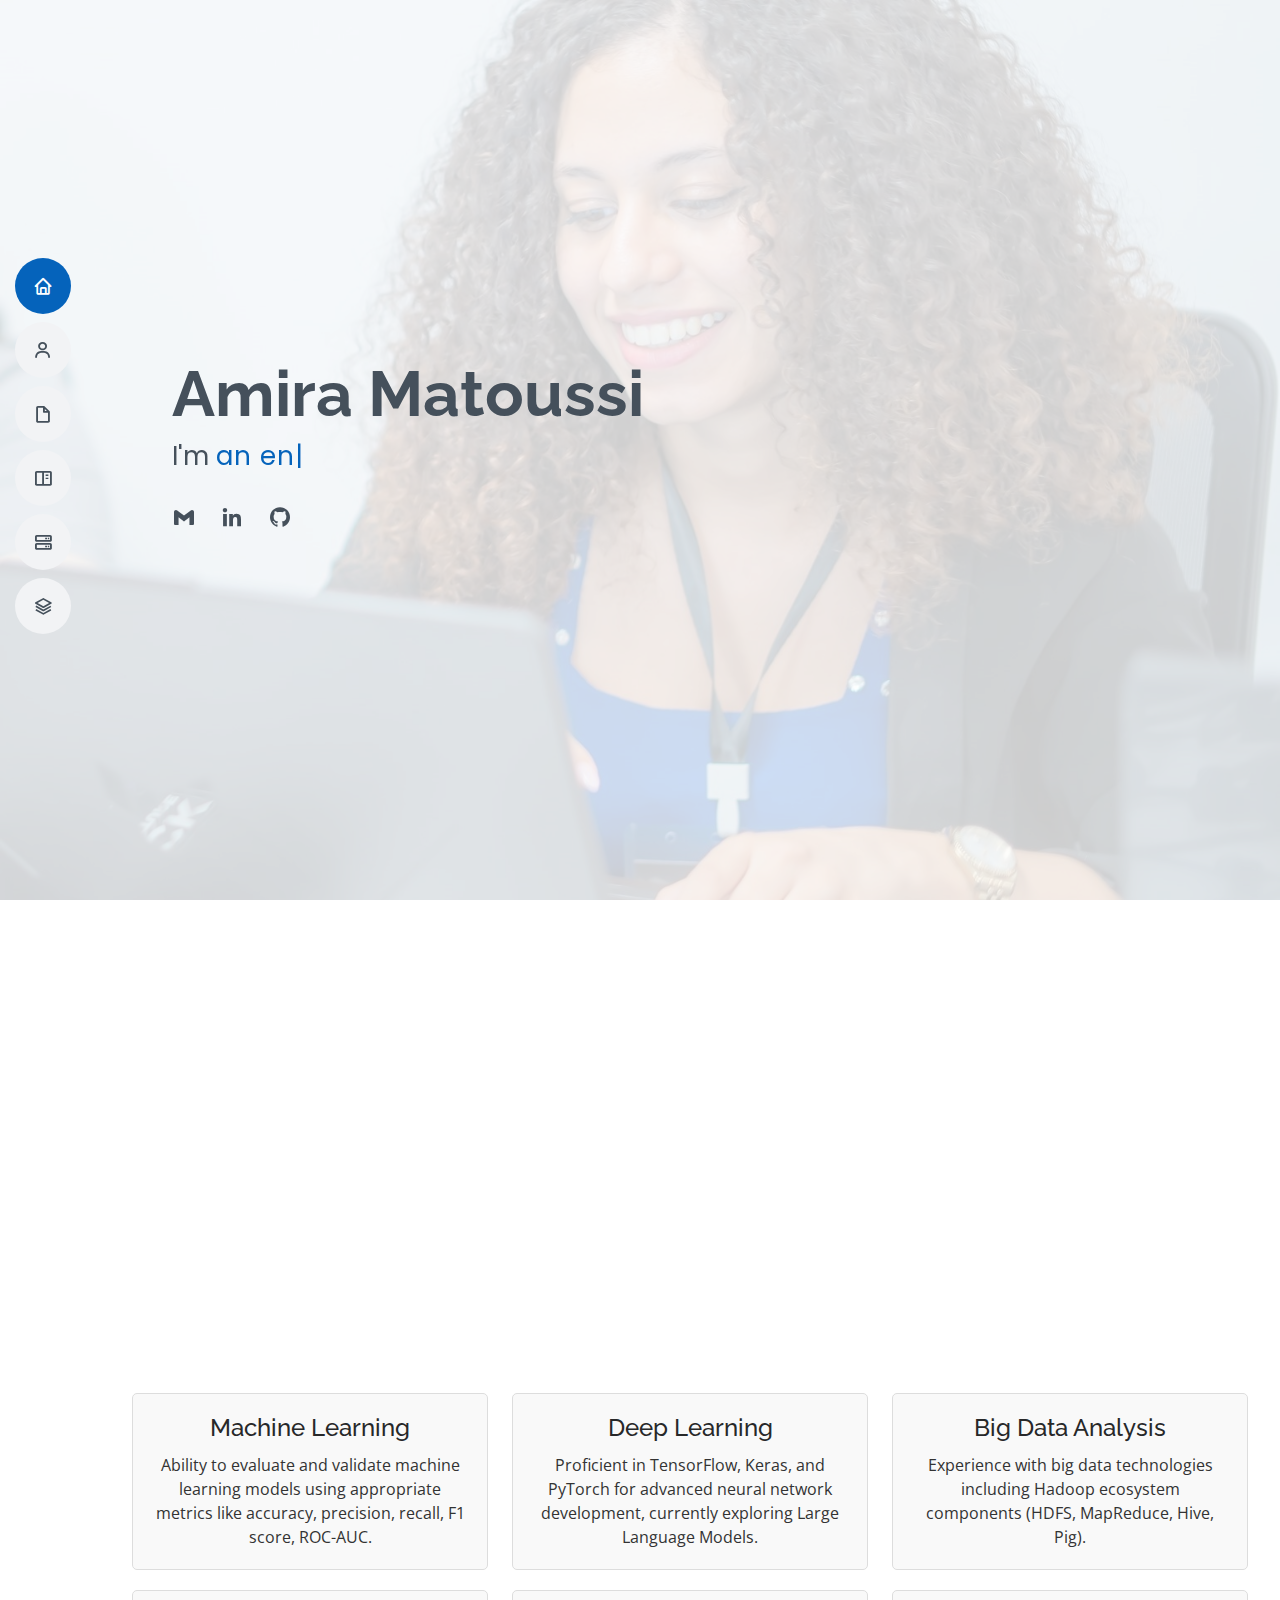
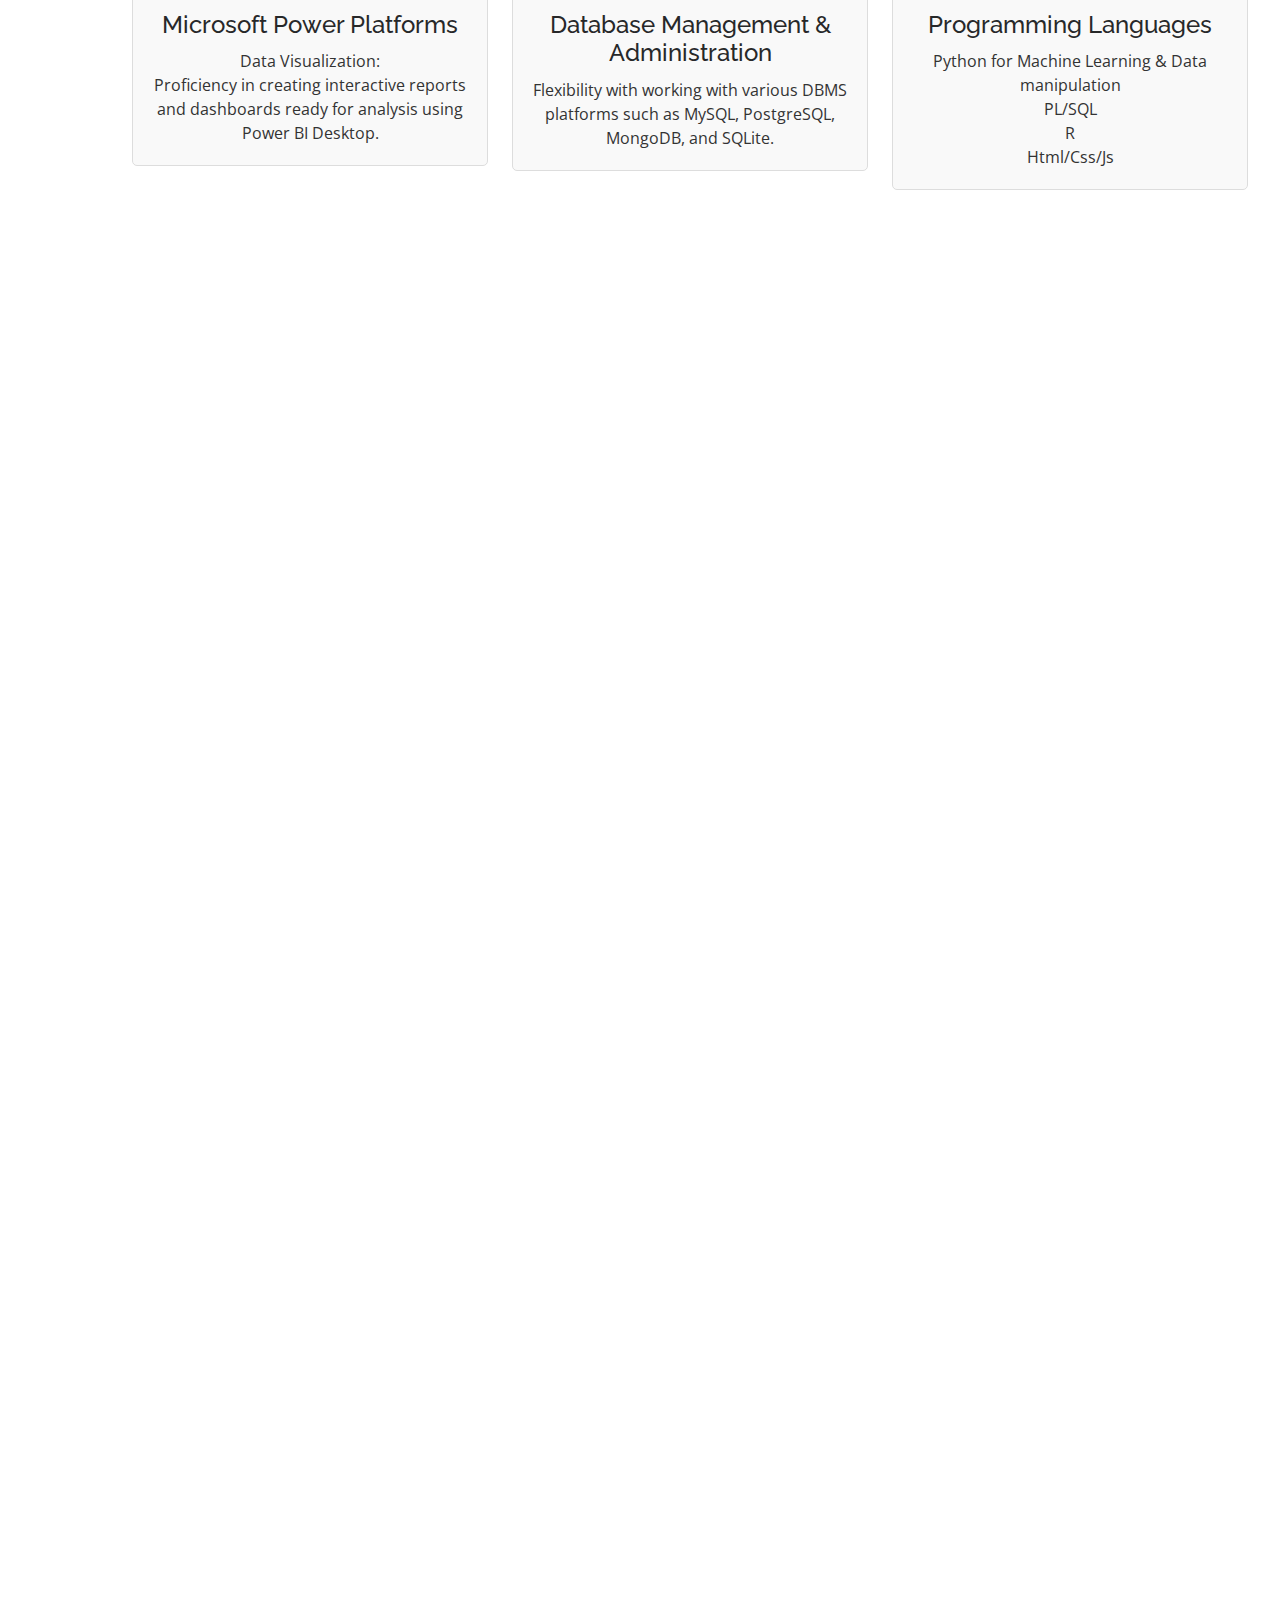
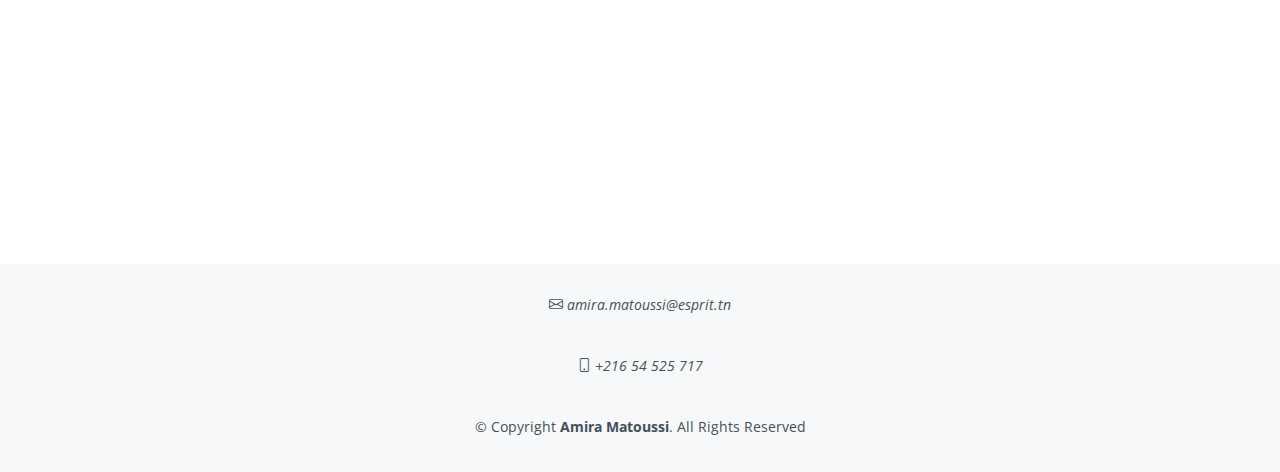
==== commit f10cc3ab: "Update index.html" ====
--- a/index.html
+++ b/index.html
@@ -230,7 +230,7 @@
             <div class="container" data-aos="fade-up">
                <div class="section-title">
                   <h2>Portfolio</h2>
-                  <p>Here, you'll discover a variety of projects demonstrating my skills. From user-friendly desktop apps to intelligent models and data projects.</p>
+                  <p>Here, you'll discover a variety of projects demonstrating my skills. From user-friendly desktop apps to intelligent models and data projects, all of which can be found on my GitHub.</p>
                   <!--<h4><p><b>Click on cards, Expand for details & Enjoy ! </b></p></h4> -->
                </div>
                <div class="row">
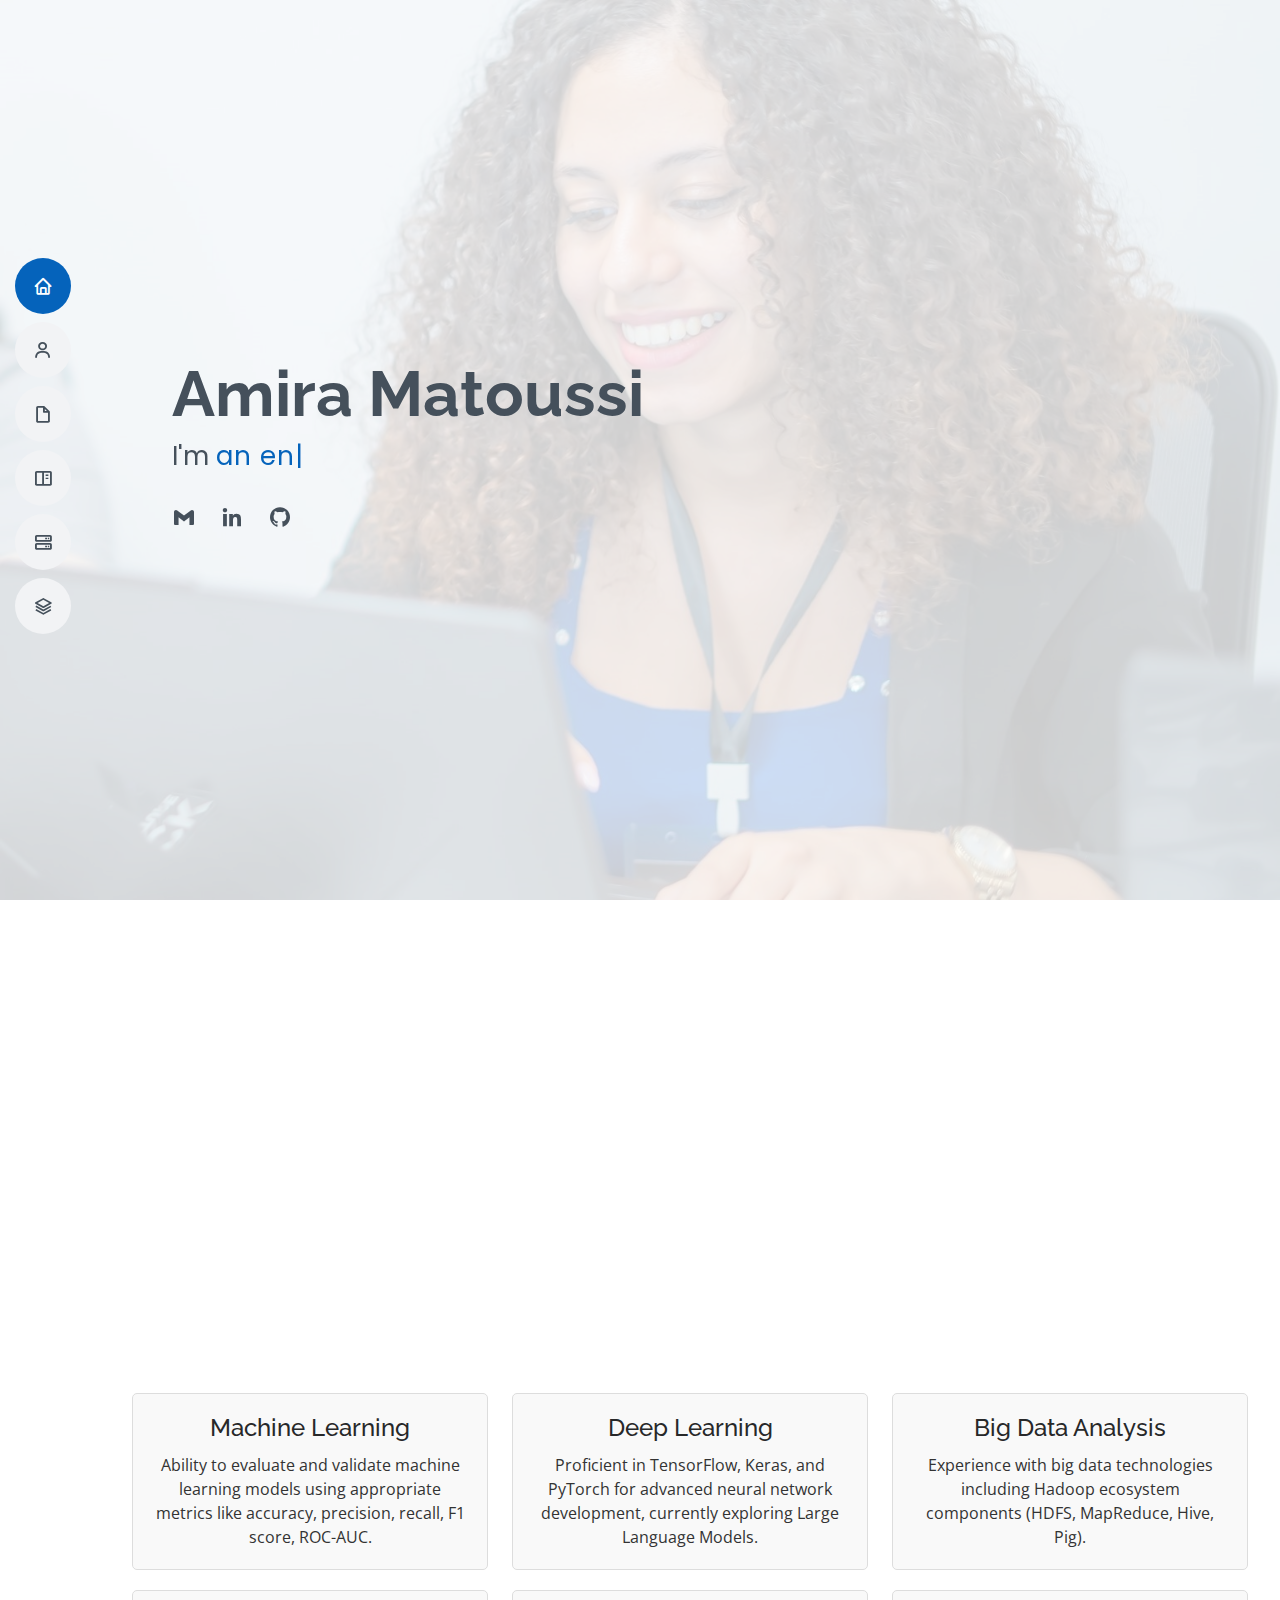
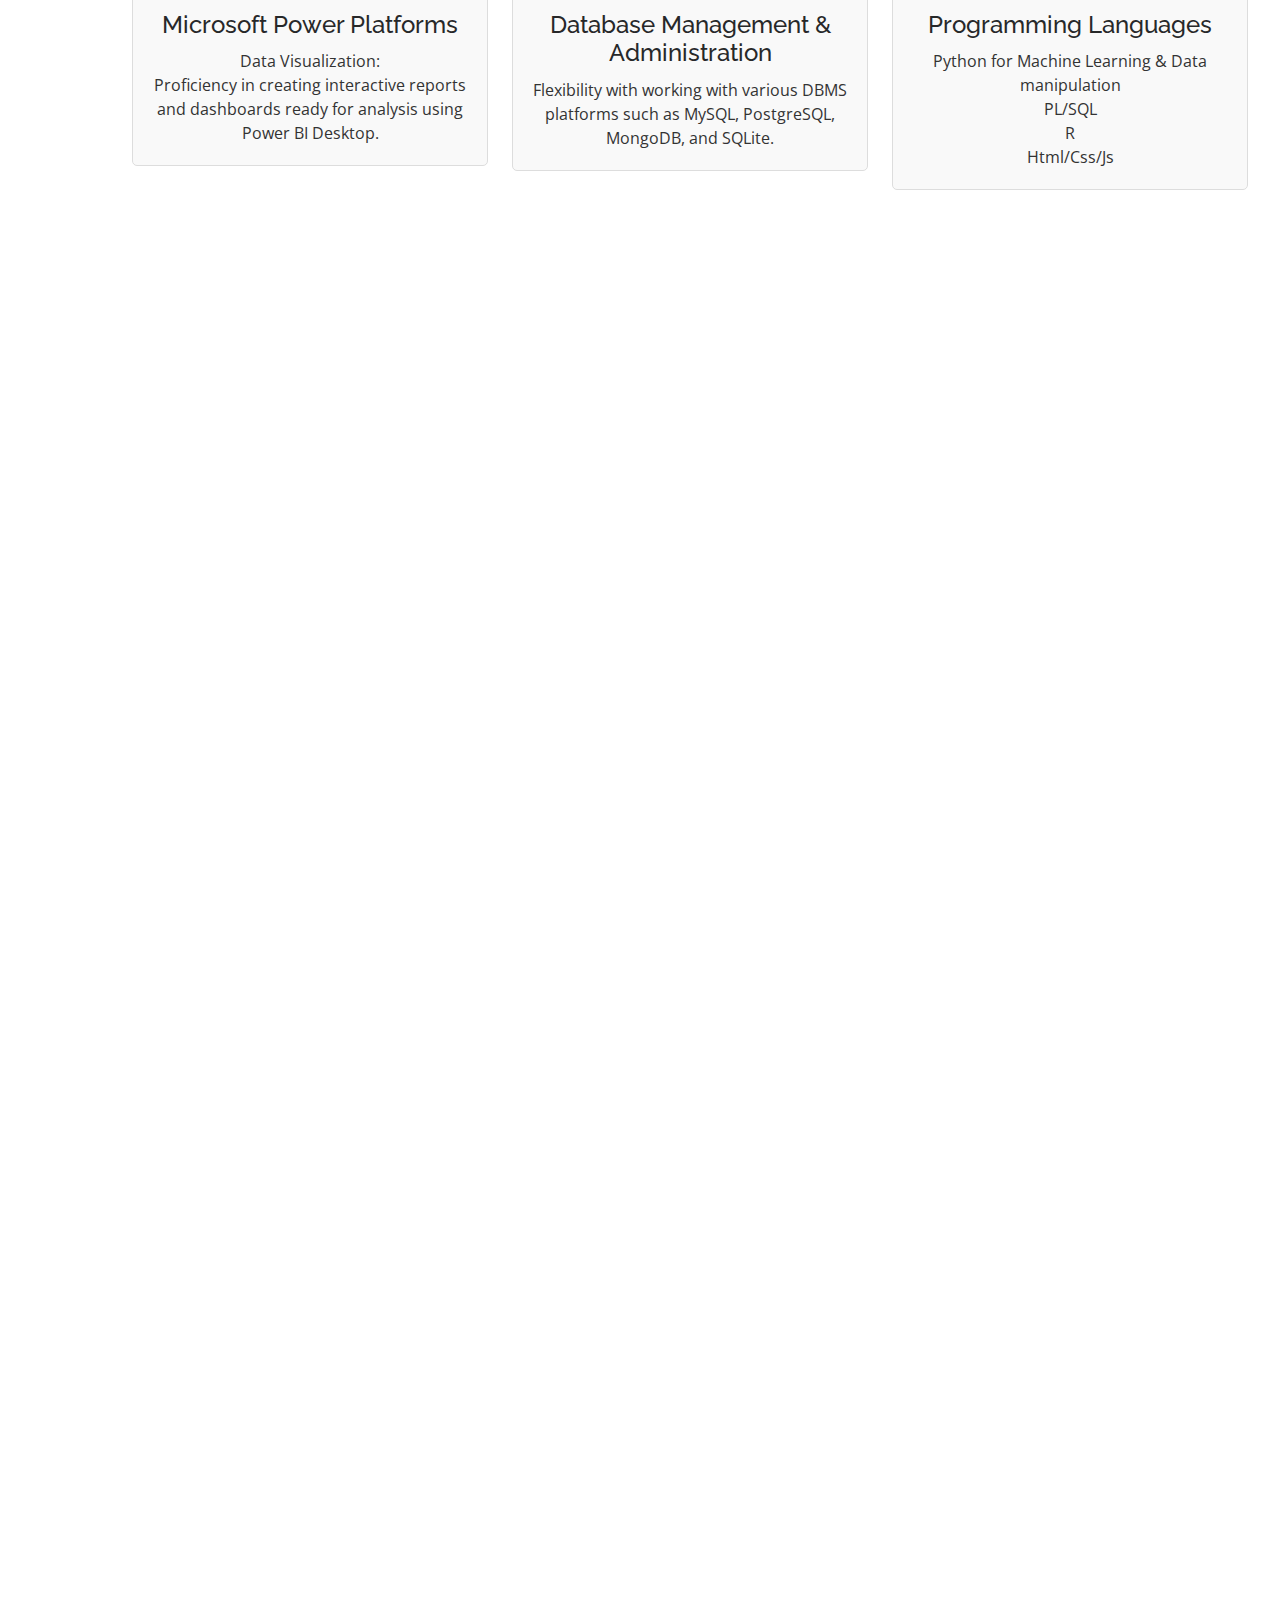
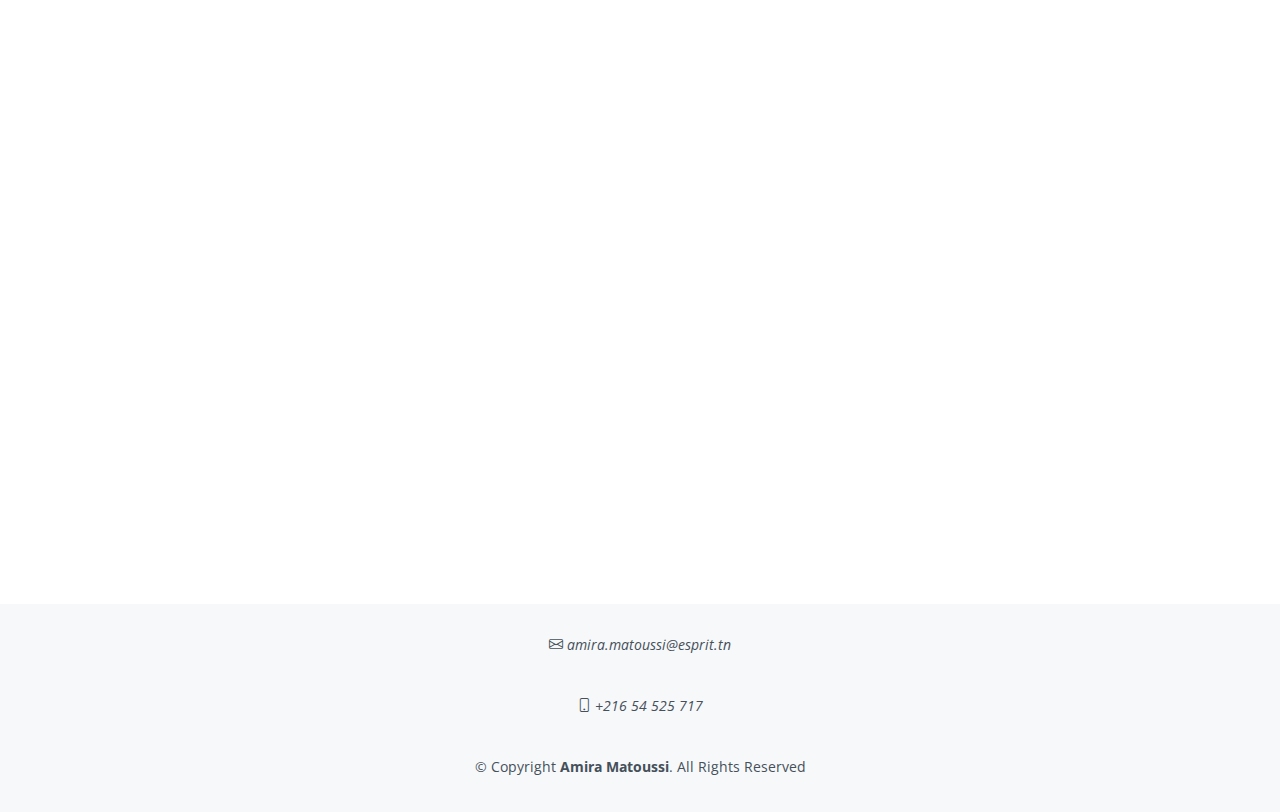
==== commit 9af97501: "Add files via upload" ====
--- a/index.html
+++ b/index.html
@@ -397,6 +397,112 @@
                </div>
             </div>
          </section>
+
+         <section id="services" class="portfolio section-bg">
+            <div class="container" data-aos="fade-up">
+               <div class="section-title">
+                  <h2>Badges</h2>
+               </div>
+
+               <div class="row portfolio-container" data-aos="fade-up" data-aos-delay="200">
+
+                  <div class="col-lg-4 col-md-6 portfolio-item filter-app">
+                     <div class="portfolio-wrap">
+                        <img src="assets/img/portfolio/CCNAITN__1_.jpg" class="img-fluid" alt="CCNA Image" style="object-fit: cover; width: 100%; height: auto;">
+                        <div class="portfolio-info">
+                           <h4>CCNA</h4>
+                           <div class="portfolio-links">
+                              <a href="https://www.credly.com/badges/ad14a425-ab0b-41c9-bb24-b68deae706f2/public_url">
+                                 <i class="bx bx-link"></i>
+                              </a>
+                           </div>
+                        </div>
+                     </div>
+                  </div>
+               
+                  <div class="col-lg-4 col-md-6 portfolio-item filter-app">
+                     <div class="portfolio-wrap">
+                        <img src="assets/img/portfolio/english_for_it.png" class="img-fluid" alt="Microsoft Image" style="object-fit: cover; width: 100%; height: auto;">
+                        <div class="portfolio-info">
+                           <h4>English For IT 1</h4>
+                           <div class="portfolio-links">
+                              <a href="https://www.credly.com/badges/285d0697-d9b7-4924-a9cd-ecaaa742c411/public_url">
+                                 <i class="bx bx-link"></i>
+                              </a>
+                           </div>
+                        </div>
+                     </div>
+                  </div>
+
+                  <div class="col-lg-4 col-md-6 portfolio-item filter-app">
+                     <div class="portfolio-wrap">
+                        <img src="assets/img/portfolio/english2.png" class="img-fluid" alt="Microsoft Image" style="object-fit: cover; width: 100%; height: auto;">
+                        <div class="portfolio-info">
+                           <h4>English For IT 2</h4>
+                           <div class="portfolio-links">
+                              <a href="https://www.credly.com/badges/66239812-5175-491e-9aaa-2d93de214f37/public_url">
+                                 <i class="bx bx-link"></i>
+                              </a>
+                           </div>
+                        </div>
+                     </div>
+                  </div>
+               
+                  <div class="col-lg-4 col-md-6 portfolio-item filter-app">
+                     <div class="portfolio-wrap">
+                        <img src="assets/img/portfolio/cyber.png" class="img-fluid" alt="NVIDIA Image" style="object-fit: cover; width: 100%; height: auto;">
+                        <div class="portfolio-info">
+                           <h4>Introduction to cybersecurity</h4>
+                           <div class="portfolio-links">
+                              <a href="https://www.credly.com/badges/d2b1c014-1a1d-410d-b9ba-9bd893371f4b/public_url">
+                                 <i class="bx bx-link"></i>
+                              </a>
+                           </div>
+                        </div>
+                     </div>
+                  </div>
+               
+               
+                  <div class="col-lg-4 col-md-6 portfolio-item filter-app">
+                     <div class="portfolio-wrap">
+                        <img src="assets/img/portfolio/network_support.png" class="img-fluid" alt="NVIDIA Image" style="object-fit: cover; width: 100%; height: auto;">
+                        <div class="portfolio-info">
+                           <h4>Network Support and Security </h4>
+                           <div class="portfolio-links">
+                              <a href="https://www.credly.com/badges/af719088-a083-48fc-b628-914eac5fd26c/public_url">
+                                 <i class="bx bx-link"></i>
+                              </a>
+                           </div>
+                        </div>
+                     </div>
+                  </div>
+               
+
+
+
+                  <div class="col-lg-4 col-md-6 portfolio-item filter-app">
+                     <div class="portfolio-wrap">
+                        <img src="assets/img/portfolio/computer_hardware.png" class="img-fluid" alt="CCNA Image" style="object-fit: cover; width: 100%; height: auto;">
+                        <div class="portfolio-info">
+                           <h4>Computer Hardware Basics</h4>
+                           <div class="portfolio-links">
+                              <a href="https://www.credly.com/badges/1db64d72-4fb3-42ef-8dc5-e83160669850/public_url">
+                                 <i class="bx bx-link"></i>
+                              </a>
+                           </div>
+                        </div>
+                     </div>
+                  </div>
+                  
+               
+                  
+                  
+               </div>
+            </div>
+         </section>
+
+
+
          <section id="contact" class="portfolio section-bg">
             <div class="container" data-aos="fade-up">
                <div class="section-title">
